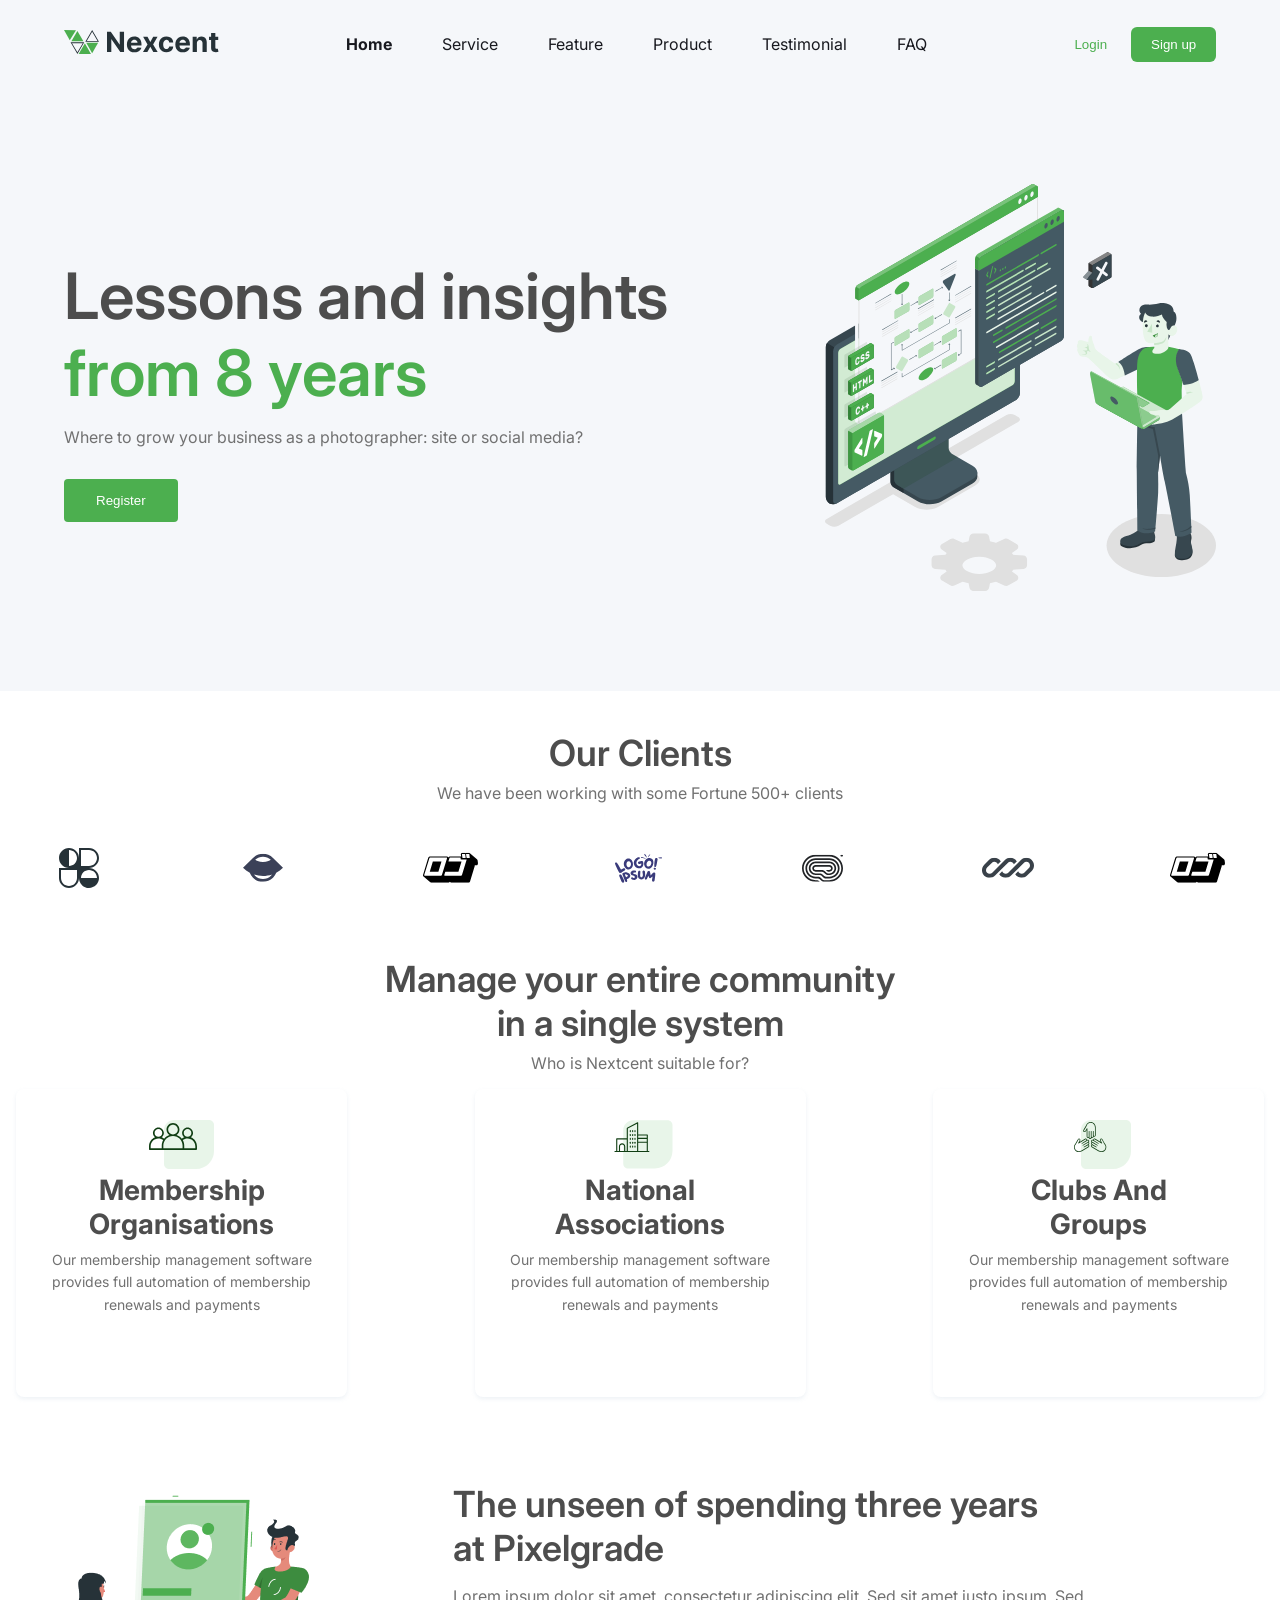
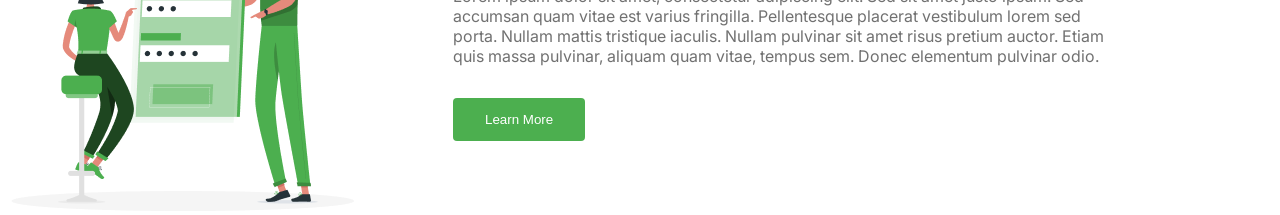
==== Nexcent/index.html @ 7bf1a3c3 "feat: adicionando o projeto no meyu" ====
<!DOCTYPE html>
<html lang="en">
<head>
    <meta charset="UTF-8">
    <meta name="Author" content="Matheus Maia Alvarez">
    <meta name="Description" content="Esse é um site que desenvolvi a partir de um template no Figma, para testar meus conhecimentos em HTML e CSS">
    <meta name="Keywords" content="HTML, CSS, web design">
    <meta property="og:title" content="Nexcent">  
    <meta property="og:description" content="Olha o projeto que desenvolvi usando HTML e CSS"  >
    <meta name="viewport" content="width=device-width, initial-scale=1.0">
    <title>Nexcent</title>
    <link rel="preconnect" href="https://fonts.googleapis.com">
    <link rel="preconnect" href="https://fonts.gstatic.com" crossorigin>
    <link href="https://fonts.googleapis.com/css2?family=Inter:ital,opsz,wght@0,14..32,100..900;1,14..32,100..900&display=swap" rel="stylesheet">
    <link rel="stylesheet" href="./src/styles/style.css">
</head>
<body>
    
    <!---------------------- HEADER ---------------------- -->

    <header>
    
        <div class="logo">
            <img src="./src/assets/images/Logo.svg" alt="Logo Nexcent" title="Logo Nexcent">
        </div>

        <nav class="nav-header">
            <ul>
                <a href="#"><li class="active">Home</li></a>
                <a href="#"><li>Service</li></a>
                <a href="#"><li>Feature</li></a>
                <a href="#"><li>Product</li></a>
                <a href="#"><li>Testimonial</li></a>
                <a href="#"><li>FAQ</li></a>
            </ul>
        </nav>

        <div class="btn-header">
            <a href="#"><button class="btn-login">Login</button></a>
            <a href="#"><button class="btn-SignUp">Sign up</button></a>
        </div>

    </header>

    <!---------------------- FIM HEADER ---------------------- -->

    <!---------------------- MAIN ---------------------- -->

    <main>

        <div class="content-lessons">
            <h1>Lessons and insights <span>from 8 years</span></h1>            
            <p>Where to grow your business as a photographer: site or social media?</p>
            <button class="btn-primary">Register</button>
        </div>

        <div>
            <img src="./src/assets/images/Illustration.svg" alt="Desenho ilustrativo de uma pessoa no computador com códigos HTML, CSS e C++" title="Desenho ilustrativo de uma pessoa no computador com códigos HTML, CSS e C++"> 
        </div>

    </main>

    <!---------------------- FIM MAIN ---------------------- -->

    <!---------------------- OUR CLIENTS ---------------------- -->

    <section class="our-client">
        <h2>Our Clients</h2>
        <p>We have been working with some Fortune 500+ clients</p>

        <div class="logo-clients">
            <img src="./src/assets/images/Logo-client.svg" alt="Logo da empresa 1" title="Logo da empresa 1" loading="lazy">
            <img src="./src/assets/images/Logo-1.svg" alt="Logo da empresa 1" title="Logo da empresa 1" loading="lazy">
            <img src="./src/assets/images/Logo-2.svg" alt="Logo da empresa 1" title="Logo da empresa 1" loading="lazy">
            <img src="./src/assets/images/Logo-3.svg" alt="Logo da empresa 2" title="Logo da empresa 2" loading="lazy">
            <img src="./src/assets/images/Logo-4.svg" alt="Logo da empresa 3" title="Logo da empresa 3" loading="lazy">
            <img src="./src/assets/images/Logo-5.svg" alt="Logo da empresa 4" title="Logo da empresa 4" loading="lazy">            
            <img src="./src/assets/images/Logo-2.svg" alt="Logo da empresa 6" title="Logo da empresa 6" loading="lazy">    
        </div>

    </section>

    <!---------------------- FIM OUR CLIENTS ---------------------- -->

    <!---------------------- MANAGE SYSTEM ---------------------- -->

    <section class="manage-system">

        <h2>Manage your entire community in a single system</h2>
        <p id="manage-system-subtitle">Who is Nextcent suitable for?</p>

        <div class="cards-container">

            <article>
                <img src="./src/assets/images/Icon01-manage.svg" alt="Ícone grupo de pessoas" title="Ícone grupo de pessoas" loading="lazy">
                <h3>Membership Organisations</h3>
                <p>Our membership management software provides full automation of membership renewals and payments</p>
            </article>

            <article>
                <img src="./src/assets/images/Icon02-manage.svg" alt="Ícone de empresas" title="Ícone de empresas" loading="lazy">
                <h3>National Associations</h3>
                <p>Our membership management software provides full automation of membership renewals and payments</p>
            </article>

            <article>
                <img src="./src/assets/images/Icon03-manage.svg" alt="Ícone mão de pessoas em grupo" title="Ícone mão de pessoa em grupo" loading="lazy">
                <h3>Clubs And Groups</h3>
                <p>Our membership management software provides full automation of membership renewals and payments</p>
            </article>

        </div>

    </section>

    <section class="Pixelgrade">
            <div class="ImagemPixel">
                <img src="./src/assets/images/rafiki.png" alt="Homem por trás do dispositivo"
                            title="Homem por trás do dispositivo"   loading="lazy">
            </div>


            <div class="pixeltext">
                <h2>The unseen of spending three years at Pixelgrade</h2>
                <p>Lorem ipsum dolor sit amet, consectetur adipiscing elit. Sed sit amet justo ipsum. 
                    Sed accumsan quam vitae est varius fringilla. Pellentesque placerat vestibulum lorem sed porta. 
                    Nullam mattis tristique iaculis. Nullam pulvinar sit amet risus pretium auctor. 
                    Etiam quis massa pulvinar, aliquam quam vitae, tempus sem. Donec elementum pulvinar odio.</p>
            <button class="btn-primary">Learn More</button>
        </div>
    </section>





        <!-- <section class="Pixelgrade">

            <div>
                <img src="./src/assets/images/rafiki.png" alt="Homem por trás do dispositivo"
                title="Homem por trás do dispositivo">
            </div>
            
            <div class="pixelgrade-content">
                <h2>The unseen of spending three years at Pixelgrade</h2>
                <p>Lorem ipsum dolor sit amet, consectetur adipiscing elit. Sed sit amet justo ipsum. 
                    Sed accumsan quam vitae est varius fringilla. Pellentesque placerat vestibulum lorem sed porta. 
                    Nullam mattis tristique iaculis. Nullam pulvinar sit amet risus pretium auctor. 
                    Etiam quis massa pulvinar, aliquam quam vitae, tempus sem. Donec elementum pulvinar odio.</p>
                <button class="btn-primary">Learn More</button>
            </div>
        </section>
    -->

    <!---------------------- FIM MANAGE SYSTEM ---------------------- -->

</body>
</html>
---- Nexcent/src/styles/style.css ----
@import url('./global.css');

/* ------------ HEADER ------------ */

header{
    display: flex;
    justify-content: space-around;
    align-items: center;
    background-color: var(--color-neutral-silver);
}

.logo{
    padding: 30px 0px;
}

.nav-header ul{
    display: flex;
    list-style: none;
    gap: 50px;
}

.nav-header ul a{
    text-decoration: none;
    color: #18191F;
}

.active{
    font-weight: bold;
}

.btn-login{
    color: var(--color-primary);
    background-color: transparent;
    padding: 10px 20px;
    cursor: pointer;
}

.btn-SignUp{
    color: var(--color-neutral-white);
    padding: 10px 20px;
    background-color: var(--color-primary);
    border-radius: 6px;
    cursor: pointer;
}

.btn-header{
    gap: 14px;
    padding: 22px 0px;
}



/* ------------ FIM HEADER ------------ */

/* ------------ MAIN ------------ */

main{
    display: flex;
    background-color: var(--color-neutral-silver);
    align-items: center;
    justify-content: center;
    gap: 104px;
    padding: 96px 0px;
}

.content-lessons{
    width: 657px;
}

h1{
    font-size: 64px;
    color: var(--color-neutral-d_grey);
    font-weight: 600;
}

.content-lessons h1 span{
    color: var(--color-primary);
}

.content-lessons p{
    margin-top: 16px;    
}


/* ------------ FIM MAIN ------------ */

/* ------------ OUR CLIENTS ------------ */

.our-client{
    text-align: center;
    margin-top: 40px;
}

.our-client p{
    margin-top: 8px;
}

.logo-clients{
    display: flex;
    justify-content: center;
    gap: 136px;
    padding: 25px 0px;    
    margin-top: 16px;
}

/* ------------ FIM OUR CLIENTS ------------ */

/* ------------ MANAGE SYSTEM ------------ */

.manage-system{    
    text-align: center;
    margin-top: 40px;    
}

.manage-system h2{
    width: 542px;
    margin: 0 auto;
}

#manage-system-subtitle{
    margin-top: 8px;
}

.cards-container{
    display: flex;
    margin-top: 16px;
    gap: 127.5px;
    justify-content: center;
}

.cards-container article{
    width: 299px;
    height: 260px;
    box-shadow: 0px 2px 4px rgba(171, 190, 209, 0.2);
    padding: 24px 16px;
    text-align: center;
    border-radius: 8px; 
    transition: 0.5s;
}

.cards-container article:hover{
    box-shadow: 0px 8px 12px rgba(171, 190, 209, 0.5);
    transform: translateY(-8px);
}

.cards-container article img{
    width: 65px;
    height: 56px;
}

.cards-container article h3{
    color: var(--color-neutral-d_grey);
    font-size: 28px;
    margin-bottom: 8px;
    width: 231px;
    text-align: center;
    margin: 0 auto;

}

.cards-container article p{
    margin-top: 8px;
    font-size: 14px;
    line-height: 1.6;
}

/* ------------ FIM MANAGE SYSTEM ------------ */

/* ------------ INICIO PIXELGRADE ------------ */


.Pixelgrade{
    justify-content: center;
    display: flex;
    margin-top: 85.2px;
    gap: 49px;
}


.ImagePixel{
    width: 422px;
    height: 433px;
    margin-left: 144px;
    
}
.pixeltext{
    margin-right: 204px;
    width: 661px;
    height: 268px;


}

    .pixeltext h2{
    color: var(--color-neutral-d_grey);
    font-size: 36;
    width: 601px;
    height: 88;
    margin-right: 204px;
}


.pixeltext p{
   margin-top: 16px;
}

.Pixelgrade button{
    margin-top: 32;

}

/* ------------ FIM PIXELGRADE ------------ */
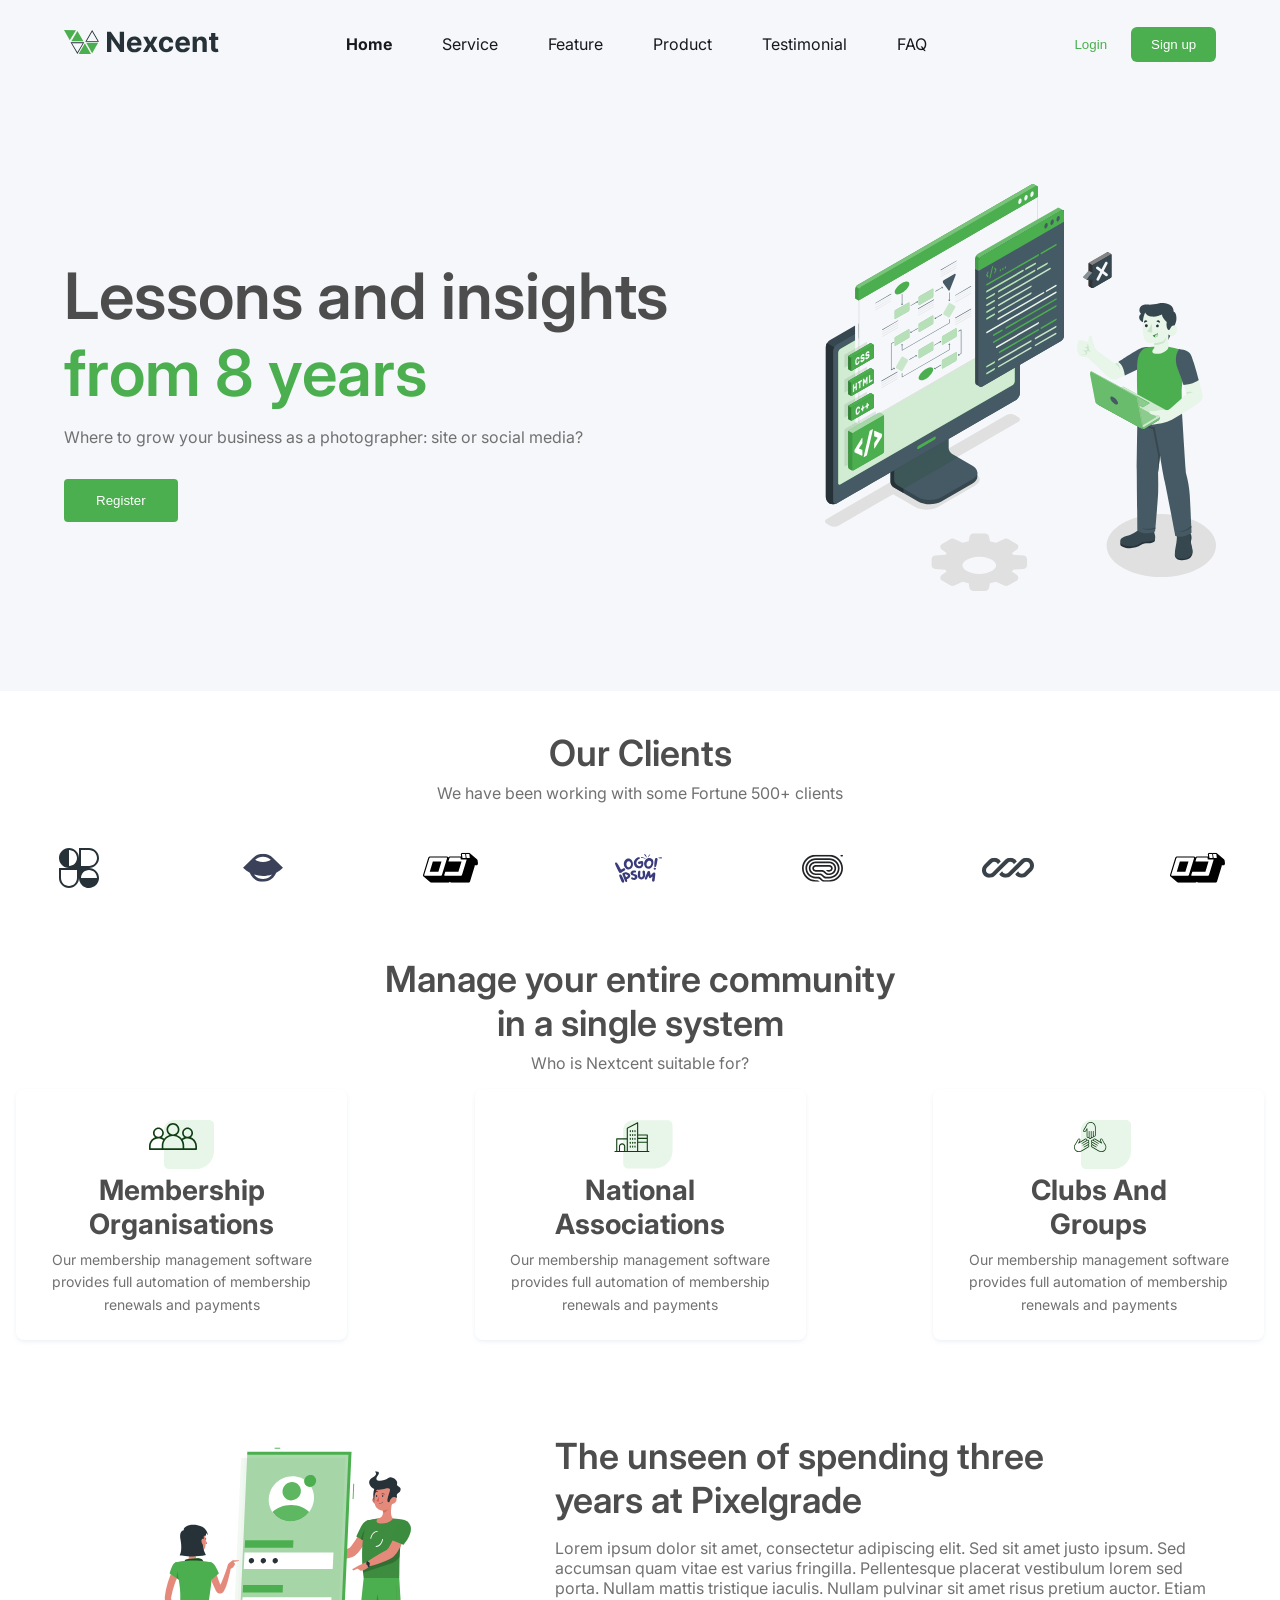
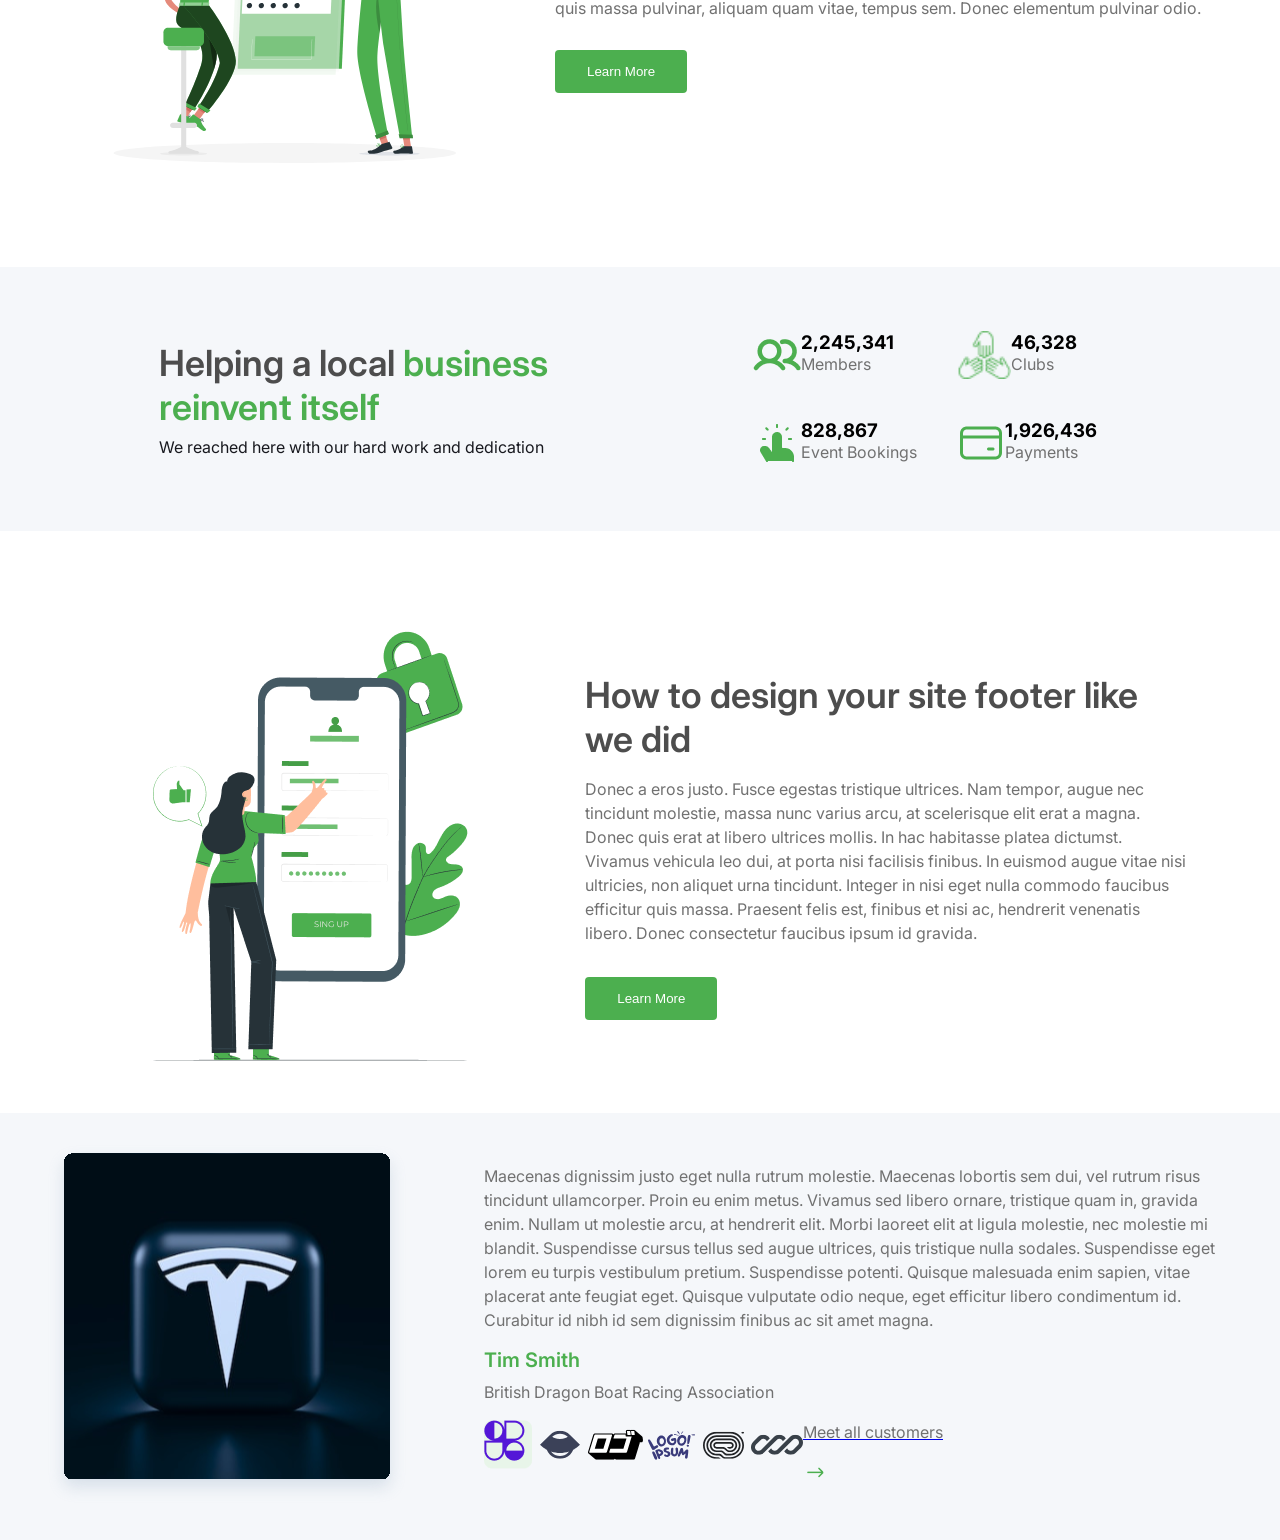
==== commit 5337fdf7: "feat: adicionando novo conteudo" ====
--- a/Nexcent/index.html
+++ b/Nexcent/index.html
@@ -1,37 +1,54 @@
 <!DOCTYPE html>
 <html lang="en">
+
 <head>
     <meta charset="UTF-8">
     <meta name="Author" content="Matheus Maia Alvarez">
-    <meta name="Description" content="Esse é um site que desenvolvi a partir de um template no Figma, para testar meus conhecimentos em HTML e CSS">
+    <meta name="Description"
+        content="Esse é um site que desenvolvi a partir de um template no Figma, para testar meus conhecimentos em HTML e CSS">
     <meta name="Keywords" content="HTML, CSS, web design">
-    <meta property="og:title" content="Nexcent">  
-    <meta property="og:description" content="Olha o projeto que desenvolvi usando HTML e CSS"  >
+    <meta property="og:title" content="Nexcent">
+    <meta property="og:description" content="Olha o projeto que desenvolvi usando HTML e CSS">
     <meta name="viewport" content="width=device-width, initial-scale=1.0">
     <title>Nexcent</title>
     <link rel="preconnect" href="https://fonts.googleapis.com">
     <link rel="preconnect" href="https://fonts.gstatic.com" crossorigin>
-    <link href="https://fonts.googleapis.com/css2?family=Inter:ital,opsz,wght@0,14..32,100..900;1,14..32,100..900&display=swap" rel="stylesheet">
+    <link
+        href="https://fonts.googleapis.com/css2?family=Inter:ital,opsz,wght@0,14..32,100..900;1,14..32,100..900&display=swap"
+        rel="stylesheet">
     <link rel="stylesheet" href="./src/styles/style.css">
 </head>
+
 <body>
-    
+
     <!---------------------- HEADER ---------------------- -->
 
     <header>
-    
+
         <div class="logo">
             <img src="./src/assets/images/Logo.svg" alt="Logo Nexcent" title="Logo Nexcent">
         </div>
 
         <nav class="nav-header">
             <ul>
-                <a href="#"><li class="active">Home</li></a>
-                <a href="#"><li>Service</li></a>
-                <a href="#"><li>Feature</li></a>
-                <a href="#"><li>Product</li></a>
-                <a href="#"><li>Testimonial</li></a>
-                <a href="#"><li>FAQ</li></a>
+                <a href="#">
+                    <li class="active">Home</li>
+                </a>
+                <a href="#">
+                    <li>Service</li>
+                </a>
+                <a href="#">
+                    <li>Feature</li>
+                </a>
+                <a href="#">
+                    <li>Product</li>
+                </a>
+                <a href="#">
+                    <li>Testimonial</li>
+                </a>
+                <a href="#">
+                    <li>FAQ</li>
+                </a>
             </ul>
         </nav>
 
@@ -49,13 +66,15 @@
     <main>
 
         <div class="content-lessons">
-            <h1>Lessons and insights <span>from 8 years</span></h1>            
+            <h1>Lessons and insights <span>from 8 years</span></h1>
             <p>Where to grow your business as a photographer: site or social media?</p>
             <button class="btn-primary">Register</button>
         </div>
 
         <div>
-            <img src="./src/assets/images/Illustration.svg" alt="Desenho ilustrativo de uma pessoa no computador com códigos HTML, CSS e C++" title="Desenho ilustrativo de uma pessoa no computador com códigos HTML, CSS e C++"> 
+            <img src="./src/assets/images/Illustration.svg"
+                alt="Desenho ilustrativo de uma pessoa no computador com códigos HTML, CSS e C++"
+                title="Desenho ilustrativo de uma pessoa no computador com códigos HTML, CSS e C++">
         </div>
 
     </main>
@@ -69,13 +88,14 @@
         <p>We have been working with some Fortune 500+ clients</p>
 
         <div class="logo-clients">
-            <img src="./src/assets/images/Logo-client.svg" alt="Logo da empresa 1" title="Logo da empresa 1" loading="lazy">
+            <img src="./src/assets/images/Logo-client.svg" alt="Logo da empresa 1" title="Logo da empresa 1"
+                loading="lazy">
             <img src="./src/assets/images/Logo-1.svg" alt="Logo da empresa 1" title="Logo da empresa 1" loading="lazy">
             <img src="./src/assets/images/Logo-2.svg" alt="Logo da empresa 1" title="Logo da empresa 1" loading="lazy">
             <img src="./src/assets/images/Logo-3.svg" alt="Logo da empresa 2" title="Logo da empresa 2" loading="lazy">
             <img src="./src/assets/images/Logo-4.svg" alt="Logo da empresa 3" title="Logo da empresa 3" loading="lazy">
-            <img src="./src/assets/images/Logo-5.svg" alt="Logo da empresa 4" title="Logo da empresa 4" loading="lazy">            
-            <img src="./src/assets/images/Logo-2.svg" alt="Logo da empresa 6" title="Logo da empresa 6" loading="lazy">    
+            <img src="./src/assets/images/Logo-5.svg" alt="Logo da empresa 4" title="Logo da empresa 4" loading="lazy">
+            <img src="./src/assets/images/Logo-2.svg" alt="Logo da empresa 6" title="Logo da empresa 6" loading="lazy">
         </div>
 
     </section>
@@ -92,19 +112,22 @@
         <div class="cards-container">
 
             <article>
-                <img src="./src/assets/images/Icon01-manage.svg" alt="Ícone grupo de pessoas" title="Ícone grupo de pessoas" loading="lazy">
+                <img src="./src/assets/images/Icon01-manage.svg" alt="Ícone grupo de pessoas"
+                    title="Ícone grupo de pessoas" loading="lazy">
                 <h3>Membership Organisations</h3>
                 <p>Our membership management software provides full automation of membership renewals and payments</p>
             </article>
 
             <article>
-                <img src="./src/assets/images/Icon02-manage.svg" alt="Ícone de empresas" title="Ícone de empresas" loading="lazy">
+                <img src="./src/assets/images/Icon02-manage.svg" alt="Ícone de empresas" title="Ícone de empresas"
+                    loading="lazy">
                 <h3>National Associations</h3>
                 <p>Our membership management software provides full automation of membership renewals and payments</p>
             </article>
 
             <article>
-                <img src="./src/assets/images/Icon03-manage.svg" alt="Ícone mão de pessoas em grupo" title="Ícone mão de pessoa em grupo" loading="lazy">
+                <img src="./src/assets/images/Icon03-manage.svg" alt="Ícone mão de pessoas em grupo"
+                    title="Ícone mão de pessoa em grupo" loading="lazy">
                 <h3>Clubs And Groups</h3>
                 <p>Our membership management software provides full automation of membership renewals and payments</p>
             </article>
@@ -113,46 +136,169 @@
 
     </section>
 
-    <section class="Pixelgrade">
-            <div class="ImagemPixel">
-                <img src="./src/assets/images/rafiki.png" alt="Homem por trás do dispositivo"
-                            title="Homem por trás do dispositivo"   loading="lazy">
-            </div>
-
-
-            <div class="pixeltext">
-                <h2>The unseen of spending three years at Pixelgrade</h2>
-                <p>Lorem ipsum dolor sit amet, consectetur adipiscing elit. Sed sit amet justo ipsum. 
-                    Sed accumsan quam vitae est varius fringilla. Pellentesque placerat vestibulum lorem sed porta. 
-                    Nullam mattis tristique iaculis. Nullam pulvinar sit amet risus pretium auctor. 
-                    Etiam quis massa pulvinar, aliquam quam vitae, tempus sem. Donec elementum pulvinar odio.</p>
+    <!---------------------- FIM MANAGE SYSTEM ---------------------- -->
+
+
+    <!---------------------- PIXELGRADE ---------------------- -->
+
+    <!-- <section class="pixelgrade">
+        <img src="./src/assets/images/rafiki.svg" 
+          alt="Desenho ilustrativo de uma pessoa segurando um celular enquanto a outra pessoa mexe" 
+          title="Desenho ilustrativo de uma pessoa segurando um celular enquanto a outra pessoa coloca sua senha" 
+          loading="lazy">
+    
+        <div class="pixelgrade-content">
+          <h2>The unseen of spending three years at Pixelgrade</h2>
+          <p>Lorem ipsum dolor sit amet, consectetur adipiscing elit. Sed sit amet justo ipsum. Sed
+            accumsan quam vitae est varius fringilla. Pellentesque placerat vestibulum lorem sed
+            porta. Nullam mattis tristique iaculis. Nullam pulvinar sit amet risus pretium auctor. Etiam
+            quis massa pulvinar, aliquam quam vitae, tempus sem. Donec elementum pulvinar odio.</p>
+          <button class="btn-primary">Learn More</button>
+        </div>
+      </section> -->
+
+
+    <section class="pixelgrade">
+
+        <div>
+            <img src="./src/assets/images/rafiki.svg"
+                alt="Desenho ilustrativo de uma pessoa segurando um celular enquanto a outra pessoa mexe"
+                title="Desenho ilustrativo de uma pessoa segurando um celular enquanto a outra pessoa coloca sua senha"
+                loading="lazy">
+        </div>
+
+        <div class="pixelgrade-content">
+            <h2>The unseen of spending three years at Pixelgrade</h2>
+            <p>Lorem ipsum dolor sit amet, consectetur adipiscing elit. Sed sit amet justo ipsum. Sed accumsan quam
+                vitae est varius fringilla. Pellentesque placerat vestibulum lorem sed porta. Nullam mattis tristique
+                iaculis. Nullam pulvinar sit amet risus pretium auctor. Etiam quis massa pulvinar, aliquam quam vitae,
+                tempus sem. Donec elementum pulvinar odio.</p>
             <button class="btn-primary">Learn More</button>
         </div>
-    </section>
-
-
-
-
-
-        <!-- <section class="Pixelgrade">
-
+
+    </section>
+
+    <!---------------------- FIM PIXELGRADE ---------------------- -->
+
+    <!---------------------- HELPING LOCAL ---------------------- -->
+
+    <section class="helping-local">
+
+        <div class="helping-content">
+            <h2>Helping a local <span>business reinvent itself</span></h2>
+            <p>We reached here with our hard work and dedication</p>
+        </div>
+
+        <div class="helping-statistic">
+            <!-- ---------- Item 1 ---------- -->
+            <div class="helping-itens">
+                <img src="./src/assets/images/helping-itens-members.png" alt="Ícone de duas pessoas" title="Ícone de duas pessoas" loading="lazy">
+                <div class="information-itens">
+                    <h3>2,245,341</h3>
+                    <p>Members</p>
+                </div>
+            </div>
+            <!-- ---------- Fim Item 1 ---------- -->
+
+            <!-- ---------- Item 2 ---------- -->
+            <div class="helping-itens">
+                <img src="./src/assets/images/helping-itens-clubs.png" alt="Ícone de duas pessoas" title="Ícone de duas pessoas" loading="lazy">
+                <div class="information-itens">
+                    <h3>46,328</h3>
+                    <p>Clubs</p>
+                </div>
+            </div>
+            <!-- ---------- Fim Item 2 ---------- -->
+
+            <!-- ---------- Item 3 ---------- -->
+            <div class="helping-itens">
+                <img src="./src/assets/images/helping-itens-event.png" alt="Ícone de duas pessoas" title="Ícone de duas pessoas" loading="lazy">
+                <div class="information-itens">
+                    <h3>828,867</h3>
+                    <p>Event Bookings</p>
+                </div>
+            </div>
+            <!-- ---------- Fim Item 3 ---------- -->
+
+            <!-- ---------- Item 4 ---------- -->
+            <div class="helping-itens">
+                <img src="./src/assets/images/helping-itens-payments.png" alt="Ícone de duas pessoas" title="Ícone de duas pessoas" loading="lazy">
+                <div class="information-itens">
+                    <h3>1,926,436</h3>
+                    <p>Payments</p>
+                </div>
+            </div>
+            <!-- ---------- Fim Item 4 ---------- -->
+        </div>
+
+    </section>
+
+    <!---------------------- FIM HELPING LOCAL ---------------------- -->
+
+    <!---------------------- WE DID ---------------------- -->
+    <section class="we-Did">
+
+        <div>
+            <img src="./src/assets/images/imgdelogin.png" alt="imagem de mulher acessando o login"
+                title="imagem de mulher acessando o login" loading="lazy">
+        </div>
+
+        <div class="we-Did-content">
+            <h2>How to design your site footer like we did</h2>
+            <p>Donec a eros justo. Fusce egestas tristique ultrices. 
+                Nam tempor, augue nec tincidunt molestie, massa nunc varius arcu, at scelerisque elit erat a magna. 
+                Donec quis erat at libero ultrices mollis. In hac habitasse platea dictumst. Vivamus vehicula leo dui, at porta nisi facilisis finibus. In euismod augue vitae nisi ultricies, non aliquet urna tincidunt. 
+                Integer in nisi eget nulla commodo faucibus efficitur quis massa. Praesent felis est, finibus et nisi ac, hendrerit venenatis libero. 
+                Donec consectetur faucibus ipsum id gravida.</p>
+            <button class="btn-primary">Learn More</button>
+        </div>
+
+    </section>
+    <!---------------------- FIM WE DID ---------------------- -->
+    
+    <!---------------------- customer ---------------------- -->
+        <section class="customer">
             <div>
-                <img src="./src/assets/images/rafiki.png" alt="Homem por trás do dispositivo"
-                title="Homem por trás do dispositivo">
-            </div>
-            
-            <div class="pixelgrade-content">
-                <h2>The unseen of spending three years at Pixelgrade</h2>
-                <p>Lorem ipsum dolor sit amet, consectetur adipiscing elit. Sed sit amet justo ipsum. 
-                    Sed accumsan quam vitae est varius fringilla. Pellentesque placerat vestibulum lorem sed porta. 
-                    Nullam mattis tristique iaculis. Nullam pulvinar sit amet risus pretium auctor. 
-                    Etiam quis massa pulvinar, aliquam quam vitae, tempus sem. Donec elementum pulvinar odio.</p>
-                <button class="btn-primary">Learn More</button>
-            </div>
+                <img src="./src/assets/images/tesla.svg" alt="simbolo da tesla"
+                title="simbolo da tesla" loading="lazy">
+            </div>
+
+            <div class="customer-content">
+                <p>Maecenas dignissim justo eget nulla rutrum molestie. Maecenas lobortis sem dui, vel rutrum risus tincidunt ullamcorper. Proin eu enim metus. Vivamus sed libero ornare, tristique quam in, gravida enim. Nullam ut molestie arcu, at hendrerit elit. Morbi laoreet elit at ligula molestie, nec molestie mi blandit. Suspendisse cursus tellus sed augue ultrices, quis tristique nulla sodales. Suspendisse eget lorem eu turpis vestibulum pretium. Suspendisse potenti. Quisque malesuada enim sapien, vitae placerat ante feugiat eget. Quisque vulputate odio neque, eget efficitur libero condimentum id. Curabitur id nibh id sem dignissim finibus ac sit amet magna.</p>
+                <h2>Tim Smith</h2>
+                <p>British Dragon Boat Racing Association</p>
+
+
+                <div class="customer-container">
+                        <div class="customer-itens">
+                            <img src="./src/assets/images/Logo.png" alt="Logo empresa 01" title="Logo empresa 01" loading="lazy">
+                            <img src="./src/assets/images/Logo-1.svg" alt="Logo empresa 01" title="Logo empresa 02" loading="lazy">
+                            <img src="./src/assets/images/Logo-2.svg" alt="Logo empresa 01" title="Logo empresa 03" loading="lazy">
+                            <img src="./src/assets/images/Logo-3.svg" alt="Logo empresa 01" title="Logo empresa 04" loading="lazy">
+                            <img src="./src/assets/images/Logo-4.svg" alt="Logo empresa 01" title="Logo empresa 05" loading="lazy">
+                            <img src="./src/assets/images/Logo-5.svg" alt="Logo empresa 01" title="Logo empresa 06" loading="lazy">
+                        </div>
+
+
+                        <div class="customer-navegation"> 
+                            <a href="#">
+                            <p> Meet all customers</p>
+                        <img src="./src/assets/images/Right.png" alt="setinha pra lá ->">
+                    </a>
+                    </div>
+                </div>
+            </div>
+
+
         </section>
-    -->
-
-    <!---------------------- FIM MANAGE SYSTEM ---------------------- -->
+
+    <!---------------------- FIM customer ---------------------- -->
+
+
+
+
+
 
 </body>
+
 </html>
--- a/Nexcent/src/styles/style.css
+++ b/Nexcent/src/styles/style.css
@@ -129,8 +129,7 @@
 }
 
 .cards-container article{
-    width: 299px;
-    height: 260px;
+    width: 299px; 
     box-shadow: 0px 2px 4px rgba(171, 190, 209, 0.2);
     padding: 24px 16px;
     text-align: center;
@@ -166,47 +165,131 @@
 
 /* ------------ FIM MANAGE SYSTEM ------------ */
 
-/* ------------ INICIO PIXELGRADE ------------ */
-
-
-.Pixelgrade{
-    justify-content: center;
-    display: flex;
-    margin-top: 85.2px;
+/* ------------ Pixelgrade ------------ */
+
+
+.pixelgrade{
+    display: flex;
+    justify-content: center;
     gap: 49px;
-}
-
-
-.ImagePixel{
-    width: 422px;
-    height: 433px;
-    margin-left: 144px;
-    
-}
-.pixeltext{
-    margin-right: 204px;
+    padding: 52px;
+    margin-top: 42px;
+}
+
+.pixelgrade-content{
     width: 661px;
-    height: 268px;
-
-
-}
-
-    .pixeltext h2{
-    color: var(--color-neutral-d_grey);
-    font-size: 36;
+}
+
+.pixelgrade-content h2{
+    width: 526px;
+}
+
+.pixelgrade-content p{
+    margin-top: 16px;
+
+}
+
+/* ------------ FIM Pixelgrade ------------ */
+
+
+/* ------------ Helping Local ------------ */
+
+.helping-local{
+    display: flex;
+    justify-content: center;
+    margin: 48px 0px;
+    background-color: var(--color-neutral-silver);
+    align-items: center;
+    gap: 204px;
+    padding: 64px 0;
+}
+
+.helping-content h2{
+    width: 390px;
+}
+
+.helping-content h2 span{
+    color: var(--color-primary);
+}
+
+.helping-content p{
+    margin-top: 8px;
+    color: #18191F;
+}
+
+.helping-statistic{
+    display: grid;
+    grid-template-columns: repeat(2, 1fr);
+    gap: 40px;    
+}
+
+.helping-itens{
+    display: flex;
+    text-align: start;
+}
+
+/* ------------ FIM Helping Local ------------ */
+
+/* ------------ We Did ------------ */
+
+.we-Did{
+    display: flex;
+    justify-content: center;
+    align-items: center;
+    gap: 49.47px;
+    padding: 48px 0px; 
+}
+
+/* .we-Did-content{
+    width: 661px;
+} */
+
+
+.we-Did-content h2{
     width: 601px;
-    height: 88;
-    margin-right: 204px;
-}
-
-
-.pixeltext p{
-   margin-top: 16px;
-}
-
-.Pixelgrade button{
-    margin-top: 32;
-
-}
-
-/* ------------ FIM PIXELGRADE ------------ */+}
+
+.we-Did-content p{
+    width: 601px;
+    margin-top: 16px;
+    line-height: 1.5;
+
+}
+/* ------------ FIM We Did ------------ */
+
+
+/* ------------ customer ------------ */
+
+.customer{
+    display: flex;
+    justify-content: center;
+    align-items: center;
+    padding: 32px 0px;
+    gap: 78px;
+    background-color: var(--color-neutral-silver);
+}
+
+.customer-content{
+    width: 748px;
+}
+
+.customer-content p{
+    line-height: 1.5;
+    margin-bottom: 16px;
+}
+
+.customer-content h2{
+    color: var(--color-primary);
+    font-size: 20px;
+    margin-bottom: 8px;
+}
+
+.customer-container{
+    display: flex;
+}
+
+.customer-itens{
+    gap: 41px;
+}
+
+/* ------------ FIM customer ------------ */
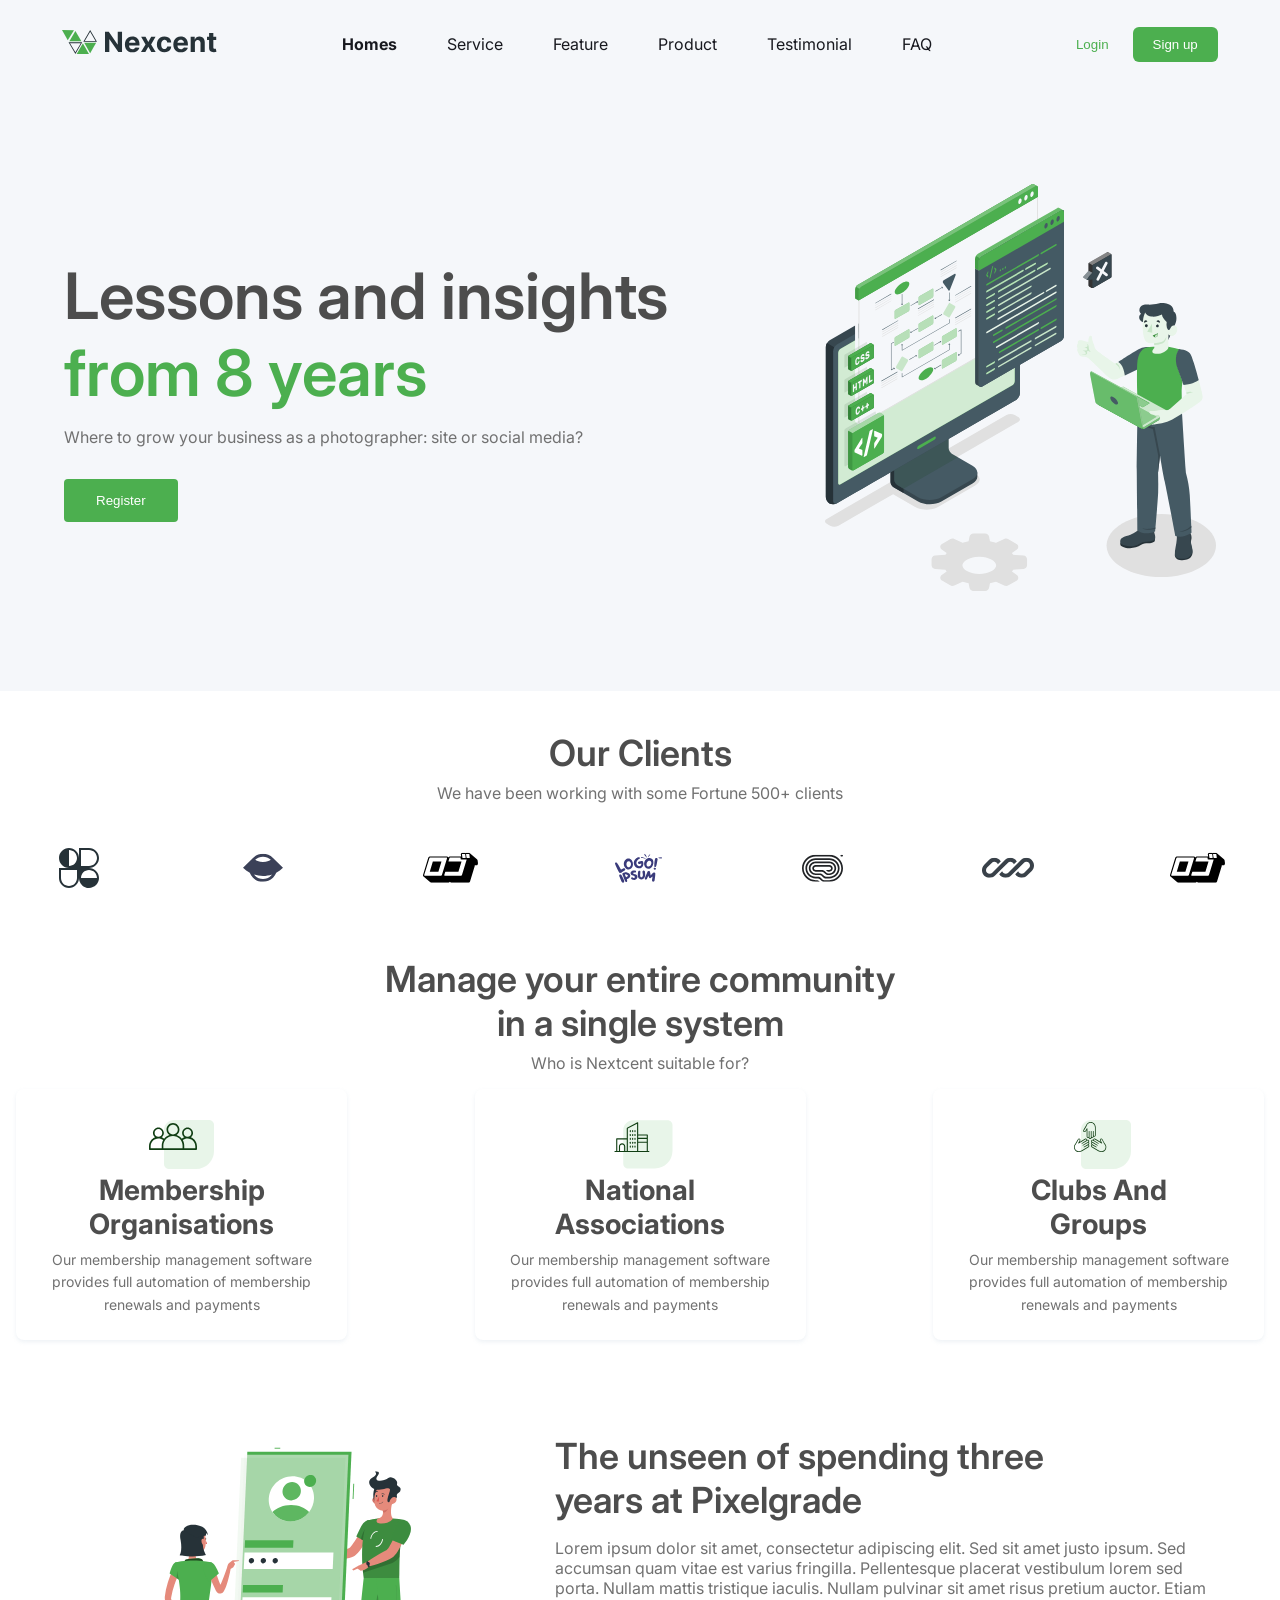
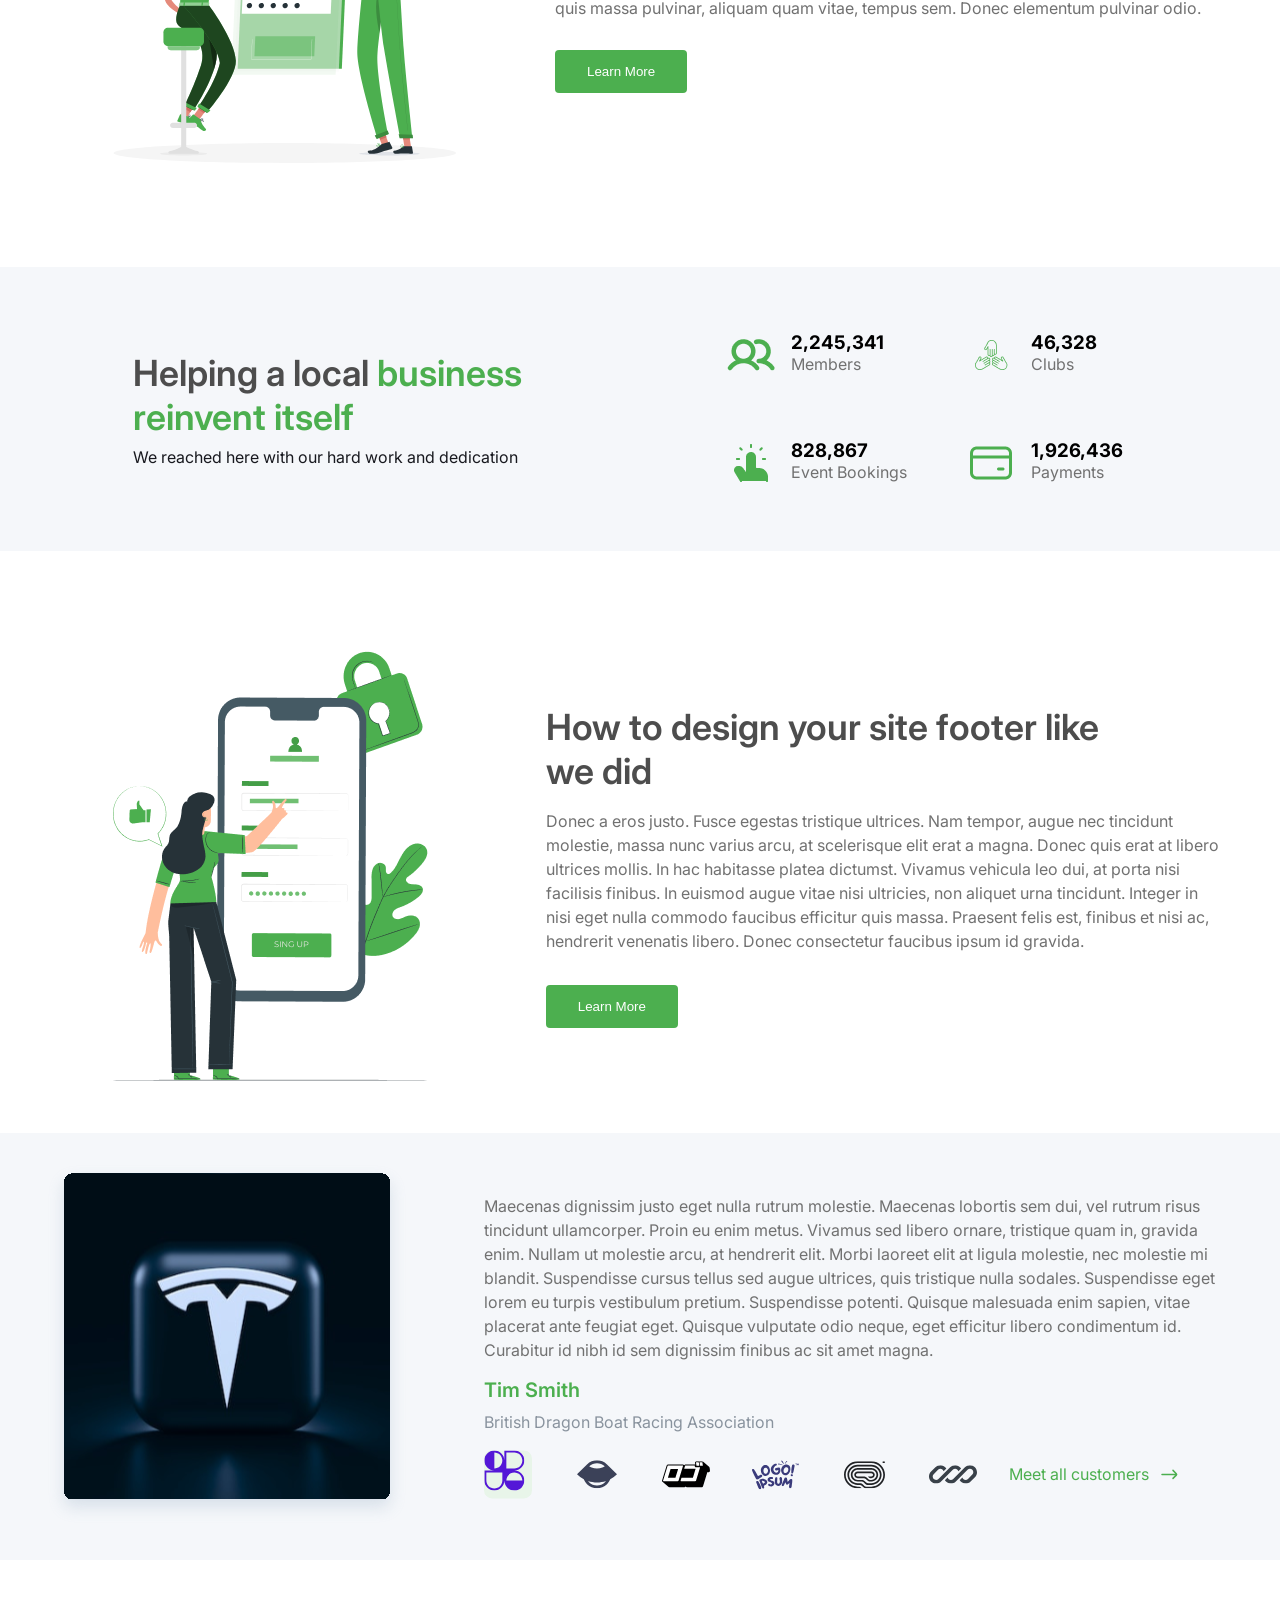
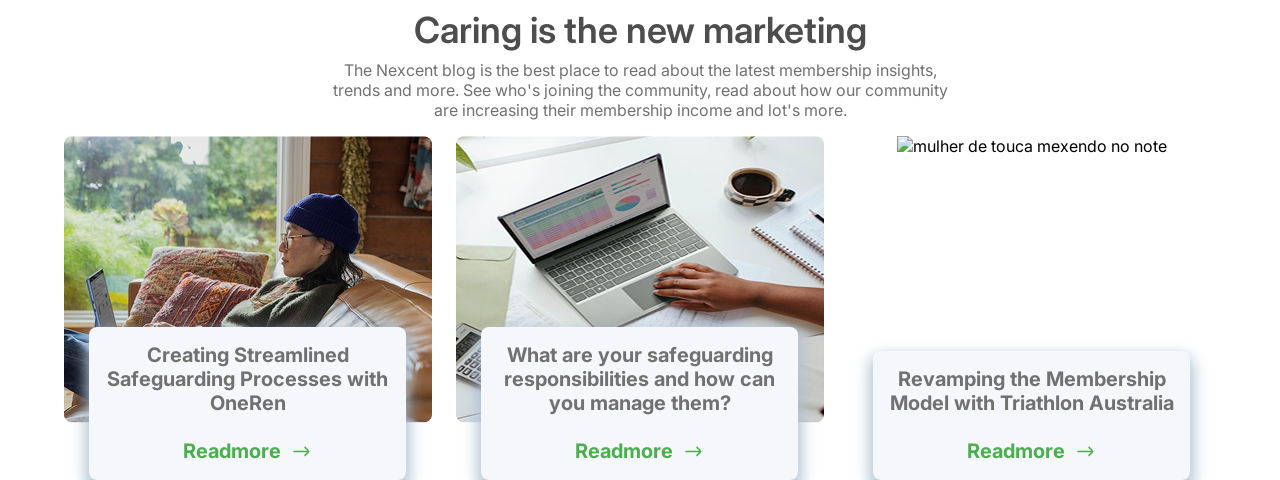
==== commit b6311c58: "feat: remoldando as pastas gerais" ====
--- a/Nexcent/index.html
+++ b/Nexcent/index.html
@@ -32,7 +32,7 @@
         <nav class="nav-header">
             <ul>
                 <a href="#">
-                    <li class="active">Home</li>
+                    <li class="active">Homes</li>
                 </a>
                 <a href="#">
                     <li>Service</li>
@@ -192,7 +192,8 @@
         <div class="helping-statistic">
             <!-- ---------- Item 1 ---------- -->
             <div class="helping-itens">
-                <img src="./src/assets/images/helping-itens-members.png" alt="Ícone de duas pessoas" title="Ícone de duas pessoas" loading="lazy">
+                <img src="./src/assets/images/helping-itens-members.png" alt="Ícone de duas pessoas"
+                    title="Ícone de duas pessoas" loading="lazy">
                 <div class="information-itens">
                     <h3>2,245,341</h3>
                     <p>Members</p>
@@ -202,7 +203,8 @@
 
             <!-- ---------- Item 2 ---------- -->
             <div class="helping-itens">
-                <img src="./src/assets/images/helping-itens-clubs.png" alt="Ícone de duas pessoas" title="Ícone de duas pessoas" loading="lazy">
+                <img src="./src/assets/images/helping-itens-clubs.png" alt="Ícone de duas pessoas"
+                    title="Ícone de duas pessoas" loading="lazy">
                 <div class="information-itens">
                     <h3>46,328</h3>
                     <p>Clubs</p>
@@ -212,7 +214,8 @@
 
             <!-- ---------- Item 3 ---------- -->
             <div class="helping-itens">
-                <img src="./src/assets/images/helping-itens-event.png" alt="Ícone de duas pessoas" title="Ícone de duas pessoas" loading="lazy">
+                <img src="./src/assets/images/helping-itens-event.png" alt="Ícone de duas pessoas"
+                    title="Ícone de duas pessoas" loading="lazy">
                 <div class="information-itens">
                     <h3>828,867</h3>
                     <p>Event Bookings</p>
@@ -222,7 +225,8 @@
 
             <!-- ---------- Item 4 ---------- -->
             <div class="helping-itens">
-                <img src="./src/assets/images/helping-itens-payments.png" alt="Ícone de duas pessoas" title="Ícone de duas pessoas" loading="lazy">
+                <img src="./src/assets/images/helping-itens-payments.png" alt="Ícone de duas pessoas"
+                    title="Ícone de duas pessoas" loading="lazy">
                 <div class="information-itens">
                     <h3>1,926,436</h3>
                     <p>Payments</p>
@@ -235,68 +239,139 @@
 
     <!---------------------- FIM HELPING LOCAL ---------------------- -->
 
-    <!---------------------- WE DID ---------------------- -->
-    <section class="we-Did">
-
+    <!---------------------- HOW DESIGN ---------------------- -->
+    <section class="how-design">
         <div>
-            <img src="./src/assets/images/imgdelogin.png" alt="imagem de mulher acessando o login"
-                title="imagem de mulher acessando o login" loading="lazy">
-        </div>
-
-        <div class="we-Did-content">
+            <img src="./src/assets/images/pana.png" alt="mulher mexendo no celular/ilustração"
+                title="mulher mexendo no celular/ilustração" loading="lazy">
+        </div>
+
+        <div class="content-how-design">
             <h2>How to design your site footer like we did</h2>
-            <p>Donec a eros justo. Fusce egestas tristique ultrices. 
-                Nam tempor, augue nec tincidunt molestie, massa nunc varius arcu, at scelerisque elit erat a magna. 
-                Donec quis erat at libero ultrices mollis. In hac habitasse platea dictumst. Vivamus vehicula leo dui, at porta nisi facilisis finibus. In euismod augue vitae nisi ultricies, non aliquet urna tincidunt. 
-                Integer in nisi eget nulla commodo faucibus efficitur quis massa. Praesent felis est, finibus et nisi ac, hendrerit venenatis libero. 
-                Donec consectetur faucibus ipsum id gravida.</p>
+            <p>Donec a eros justo. Fusce egestas tristique ultrices. Nam tempor, augue nec tincidunt molestie, massa
+                nunc varius arcu, at scelerisque elit erat a magna. Donec quis erat at libero ultrices mollis. In hac
+                habitasse platea dictumst. Vivamus vehicula leo dui, at porta nisi facilisis finibus. In euismod augue
+                vitae nisi ultricies, non aliquet urna tincidunt. Integer in nisi eget nulla commodo faucibus efficitur
+                quis massa. Praesent felis est, finibus et nisi ac, hendrerit venenatis libero. Donec consectetur
+                faucibus ipsum id gravida.</p>
             <button class="btn-primary">Learn More</button>
         </div>
-
-    </section>
-    <!---------------------- FIM WE DID ---------------------- -->
-    
-    <!---------------------- customer ---------------------- -->
-        <section class="customer">
-            <div>
-                <img src="./src/assets/images/tesla.svg" alt="simbolo da tesla"
-                title="simbolo da tesla" loading="lazy">
-            </div>
-
-            <div class="customer-content">
-                <p>Maecenas dignissim justo eget nulla rutrum molestie. Maecenas lobortis sem dui, vel rutrum risus tincidunt ullamcorper. Proin eu enim metus. Vivamus sed libero ornare, tristique quam in, gravida enim. Nullam ut molestie arcu, at hendrerit elit. Morbi laoreet elit at ligula molestie, nec molestie mi blandit. Suspendisse cursus tellus sed augue ultrices, quis tristique nulla sodales. Suspendisse eget lorem eu turpis vestibulum pretium. Suspendisse potenti. Quisque malesuada enim sapien, vitae placerat ante feugiat eget. Quisque vulputate odio neque, eget efficitur libero condimentum id. Curabitur id nibh id sem dignissim finibus ac sit amet magna.</p>
-                <h2>Tim Smith</h2>
-                <p>British Dragon Boat Racing Association</p>
-
-
-                <div class="customer-container">
-                        <div class="customer-itens">
-                            <img src="./src/assets/images/Logo.png" alt="Logo empresa 01" title="Logo empresa 01" loading="lazy">
-                            <img src="./src/assets/images/Logo-1.svg" alt="Logo empresa 01" title="Logo empresa 02" loading="lazy">
-                            <img src="./src/assets/images/Logo-2.svg" alt="Logo empresa 01" title="Logo empresa 03" loading="lazy">
-                            <img src="./src/assets/images/Logo-3.svg" alt="Logo empresa 01" title="Logo empresa 04" loading="lazy">
-                            <img src="./src/assets/images/Logo-4.svg" alt="Logo empresa 01" title="Logo empresa 05" loading="lazy">
-                            <img src="./src/assets/images/Logo-5.svg" alt="Logo empresa 01" title="Logo empresa 06" loading="lazy">
+    </section>
+
+    <!---------------------- FIM HOW DESIGN  ---------------------- -->
+
+    <!---------------------- CUSTOMER  ---------------------- -->
+
+    <section class="customer">
+        <div>
+            <img src="./src/assets/images/tesla.svg" alt="Logo Tesla" title="Logo Tesla" loading="lazy">
+        </div>
+
+        <div class="customer-content">
+            <p>Maecenas dignissim justo eget nulla rutrum molestie. Maecenas lobortis sem dui, vel rutrum risus
+                tincidunt ullamcorper. Proin eu enim metus. Vivamus sed libero ornare, tristique quam in, gravida enim.
+                Nullam ut molestie arcu, at hendrerit elit. Morbi laoreet elit at ligula molestie, nec molestie mi
+                blandit. Suspendisse cursus tellus sed augue ultrices, quis tristique nulla sodales. Suspendisse eget
+                lorem eu turpis vestibulum pretium. Suspendisse potenti. Quisque malesuada enim sapien, vitae placerat
+                ante feugiat eget. Quisque vulputate odio neque, eget efficitur libero condimentum id. Curabitur id nibh
+                id sem dignissim finibus ac sit amet magna.</p>
+            <h2>Tim Smith</h2>
+            <p>British Dragon Boat Racing Association</p>
+
+            <div class="customer-container">
+                <div class="customer-itens">
+                    <img src="./src/assets/images/logo-roxo.svg" alt="Logo empresa 1" title="Logo empresa 1"
+                        loading="lazy">
+                    <img src="./src/assets/images/Logo-1.svg" alt="Logo empresa 1" title="Logo empresa 1"
+                        loading="lazy">
+                    <img src="./src/assets/images/Logo-2.svg" alt="Logo empresa 1" title="Logo empresa 1"
+                        loading="lazy">
+                    <img src="./src/assets/images/Logo-3.svg" alt="Logo empresa 1" title="Logo empresa 1"
+                        loading="lazy">
+                    <img src="./src/assets/images/Logo-4.svg" alt="Logo empresa 1" title="Logo empresa 1"
+                        loading="lazy">
+                    <img src="./src/assets/images/Logo-5.svg" alt="Logo empresa 1" title="Logo empresa 1"
+                        loading="lazy">
+                </div>
+
+                <div class="customer-navigation">
+                    <a href="#">
+                        <p>Meet all customers</p>
+                        <img src="./src/assets/images/arrow.svg" alt="Setinha para direita" title="Setinha para direita"
+                            loading="lazy">
+                    </a>
+                </div>
+            </div>
+
+        </div>
+    </section>
+
+    <!---------------------- FIM CUSTOMER  ---------------------- -->
+
+    <!---------------------- CARING MARKETING  ---------------------- -->
+
+    <section class="caring-marketing">
+                
+        
+            <h2>Caring is the new marketing</h2>
+            <p class="caring-marketing-p">The Nexcent blog is the best place to read about the latest membership insights, trends and more. See
+                who's joining the community, read about how our community are increasing their membership income and
+                lot's more.​</p>
+        
+                    
+                <div class="caring-marketing-container">
+                        
+                    <article class="caring-cards">
+                        <img src="./src/assets/images/mulherMarketing.png" alt="mulher de touca mexendo no note" title="mulher de touca mexendo no note" loading="lazy">
+                        <div class="caring-cards-content">
+                            <h3>Creating Streamlined Safeguarding Processes with OneRen</h3>                    
+                            <a href="#">
+                                <p>Readmore</p>
+                                <img src="./src/assets/images/arrow.svg" alt="setinha pra direita" title="setinha pra direita" loading="lazy">
+                            </a>
+                        
                         </div>
-
-
-                        <div class="customer-navegation"> 
+                        
+
+                    </article>
+
+
+
+                    <article class="caring-cards">
+                        <img src="./src/assets/images/teclado&caféMarketing.png" alt="imagem café e notebook" title="imagem café e notebook" loading="lazy">
+                        <div class="caring-cards-content">
+                            <h3>What are your safeguarding responsibilities and how can you manage them?</h3>                    
                             <a href="#">
-                            <p> Meet all customers</p>
-                        <img src="./src/assets/images/Right.png" alt="setinha pra lá ->">
-                    </a>
-                    </div>
-                </div>
-            </div>
-
-
-        </section>
-
-    <!---------------------- FIM customer ---------------------- -->
-
-
-
-
+                                <p>Readmore</p>
+                                <img src="./src/assets/images/arrow.svg" alt="setinha pra direita" title="setinha pra direita" loading="lazy">
+                            </a>
+                        
+                        </div>
+                        
+
+                    </article>
+
+
+
+                    <article class="caring-cards">
+                        <img src="./src/assets/images/mulher2Marketing.png" alt="mulher de touca mexendo no note" title="mulher de touca mexendo no note" loading="lazy">
+                        <div class="caring-cards-content">
+                            <h3>Revamping the Membership Model with Triathlon Australia</h3>                    
+                            <a href="#">
+                                <p>Readmore</p>
+                                <img src="./src/assets/images/arrow.svg" alt="setinha pra direita" title="setinha pra direita" loading="lazy">
+                            </a>
+                        
+                        </div>
+                        
+
+                    </article>
+
+                </div>
+        
+
+    </section>
+    <!---------------------- FIM  CARING MARKETING  ---------------------- -->
 
 
 </body>
--- a/Nexcent/src/styles/style.css
+++ b/Nexcent/src/styles/style.css
@@ -201,7 +201,7 @@
     background-color: var(--color-neutral-silver);
     align-items: center;
     gap: 204px;
-    padding: 64px 0;
+    padding: 64px 0px;
 }
 
 .helping-content h2{
@@ -220,45 +220,67 @@
 .helping-statistic{
     display: grid;
     grid-template-columns: repeat(2, 1fr);
-    gap: 40px;    
+    gap: 60px;    
 }
 
 .helping-itens{
     display: flex;
+    gap: 16px
+}
+
+.helping-itens img{
+    width: 48px;
+}
+
+.information-itens{
     text-align: start;
+
 }
 
 /* ------------ FIM Helping Local ------------ */
 
-/* ------------ We Did ------------ */
-
-.we-Did{
-    display: flex;
-    justify-content: center;
-    align-items: center;
+/* -------------começo design ---------------- */
+
+/* .design-wedid {
+    display: flex;
+    justify-content: center;
+    margin-top: 48px;
+    gap: 49px;
+    align-items: center;
+}
+
+.design-content h2{
+    width: 601px;
+    margin-bottom: 16px;
+}
+
+.design-content p {
+    width: 601px;
+    
+} */
+
+/* ------------------------------ HOW DESIGN ------------------------------ */ 
+.how-design{
+    display: flex;
+    justify-content: center;
+    align-items: center;
+    padding: 48px 0px;
     gap: 49.47px;
-    padding: 48px 0px; 
-}
-
-/* .we-Did-content{
-    width: 661px;
-} */
-
-
-.we-Did-content h2{
+}
+
+.how-design h2{
     width: 601px;
 }
 
-.we-Did-content p{
-    width: 601px;
+.how-design p{
     margin-top: 16px;
+    width: 680px;
     line-height: 1.5;
-
-}
-/* ------------ FIM We Did ------------ */
-
-
-/* ------------ customer ------------ */
+}
+
+/* ------------------------------ FIM HOW DESIGN ------------------------------ */ 
+
+/* ------------------------------ CUSTUMER ------------------------------ */ 
 
 .customer{
     display: flex;
@@ -270,7 +292,7 @@
 }
 
 .customer-content{
-    width: 748px;
+    width: 748px;    
 }
 
 .customer-content p{
@@ -284,12 +306,101 @@
     margin-bottom: 8px;
 }
 
+.customer-content p:nth-of-type(2){
+    color: var(--color-neutral-L_grey);    
+}
+
 .customer-container{
     display: flex;
+    gap: 32px;
+    align-items: center;
 }
 
 .customer-itens{
+    display: flex;
     gap: 41px;
 }
 
-/* ------------ FIM customer ------------ */+.customer-itens img{
+    width: 48px;
+}
+
+.customer-navigation a{
+    display: flex;     
+    text-decoration: none;
+    gap: 8px;
+}
+
+.customer-navigation a p{
+    color: var(--color-primary);
+    margin: 0;    
+}
+
+/* ------------------------------ FIM CUSTUMER ------------------------------ */ 
+
+
+/* ------------------------------ CARING MARKETING ------------------------------ */
+.caring-marketing{
+    text-align: center;   
+}
+
+.caring-marketing h2 {
+    margin-top: 48px;
+    margin-bottom: 8px;
+}
+
+.caring-marketing-p{
+    width: 628px;
+    margin: 0 auto;
+}
+
+.caring-marketing-container{
+    display: flex;
+    gap: 24px;
+    justify-content: center;
+    margin-top: 16px;
+}
+
+.caring-cards{
+    width: 368px;
+    position: relative;
+}
+
+.caring-cards-content{
+    box-sizing: border-box;
+    background-color: var(--color-neutral-silver);
+    border-radius: 8px;
+    box-shadow: 0px 8px 16px 3px rgba(171, 190, 209);
+    width: 317px;
+    padding: 16px;
+    position: absolute;
+    bottom: -53px;
+    left: 25px;
+}
+
+
+.caring-cards-content h3{
+    font-size: 20px;
+    color: var(--color-neutral-grey);
+}
+
+
+.caring-cards-content a{
+    display: flex;
+    margin-top: 24px;
+    font-size: 20px;
+    text-decoration: none;
+    justify-content: center;
+    gap: 8px;
+    font-weight: bold;
+}
+
+.caring-cards-content a p{
+    color: var(--color-primary);
+    width: 99px;
+}
+
+.caring-cards-content a p img{
+    
+}
+/* ------------------------------ FIM CARING MARKETING ------------------------------ */
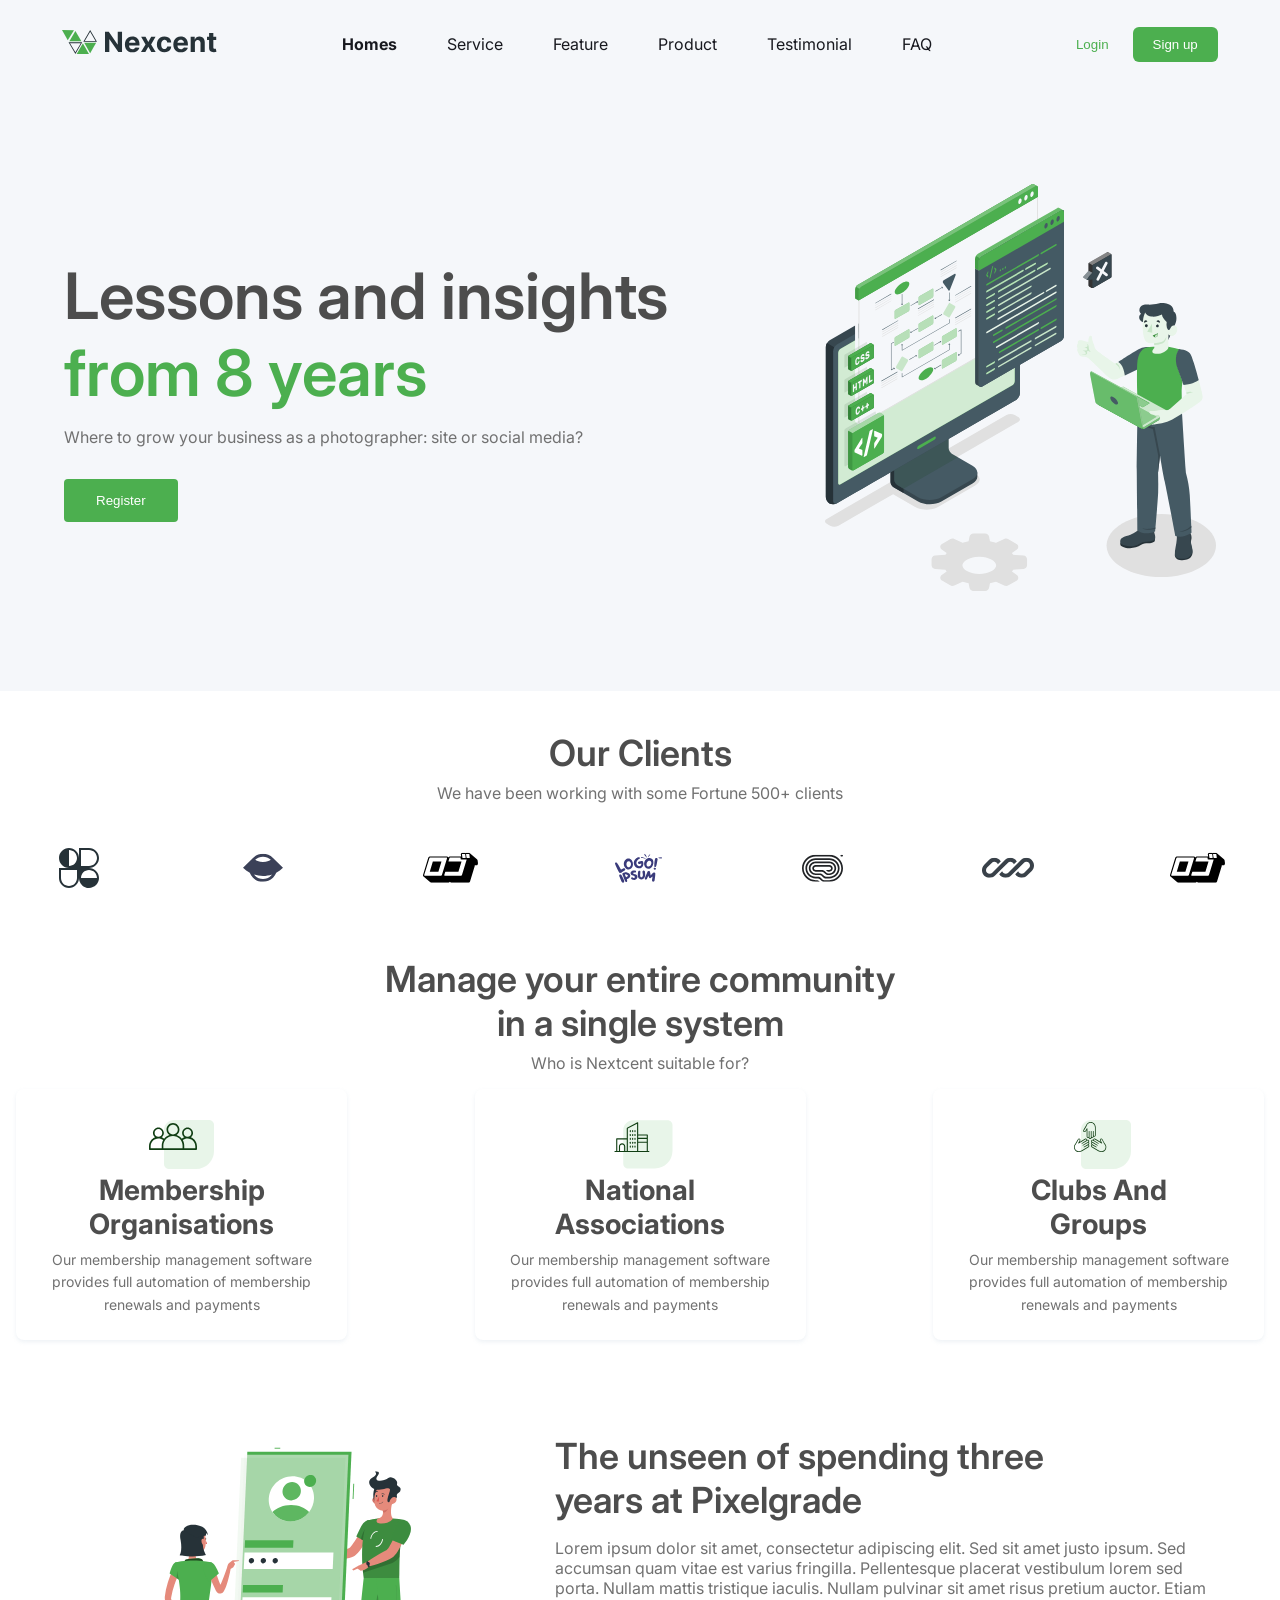
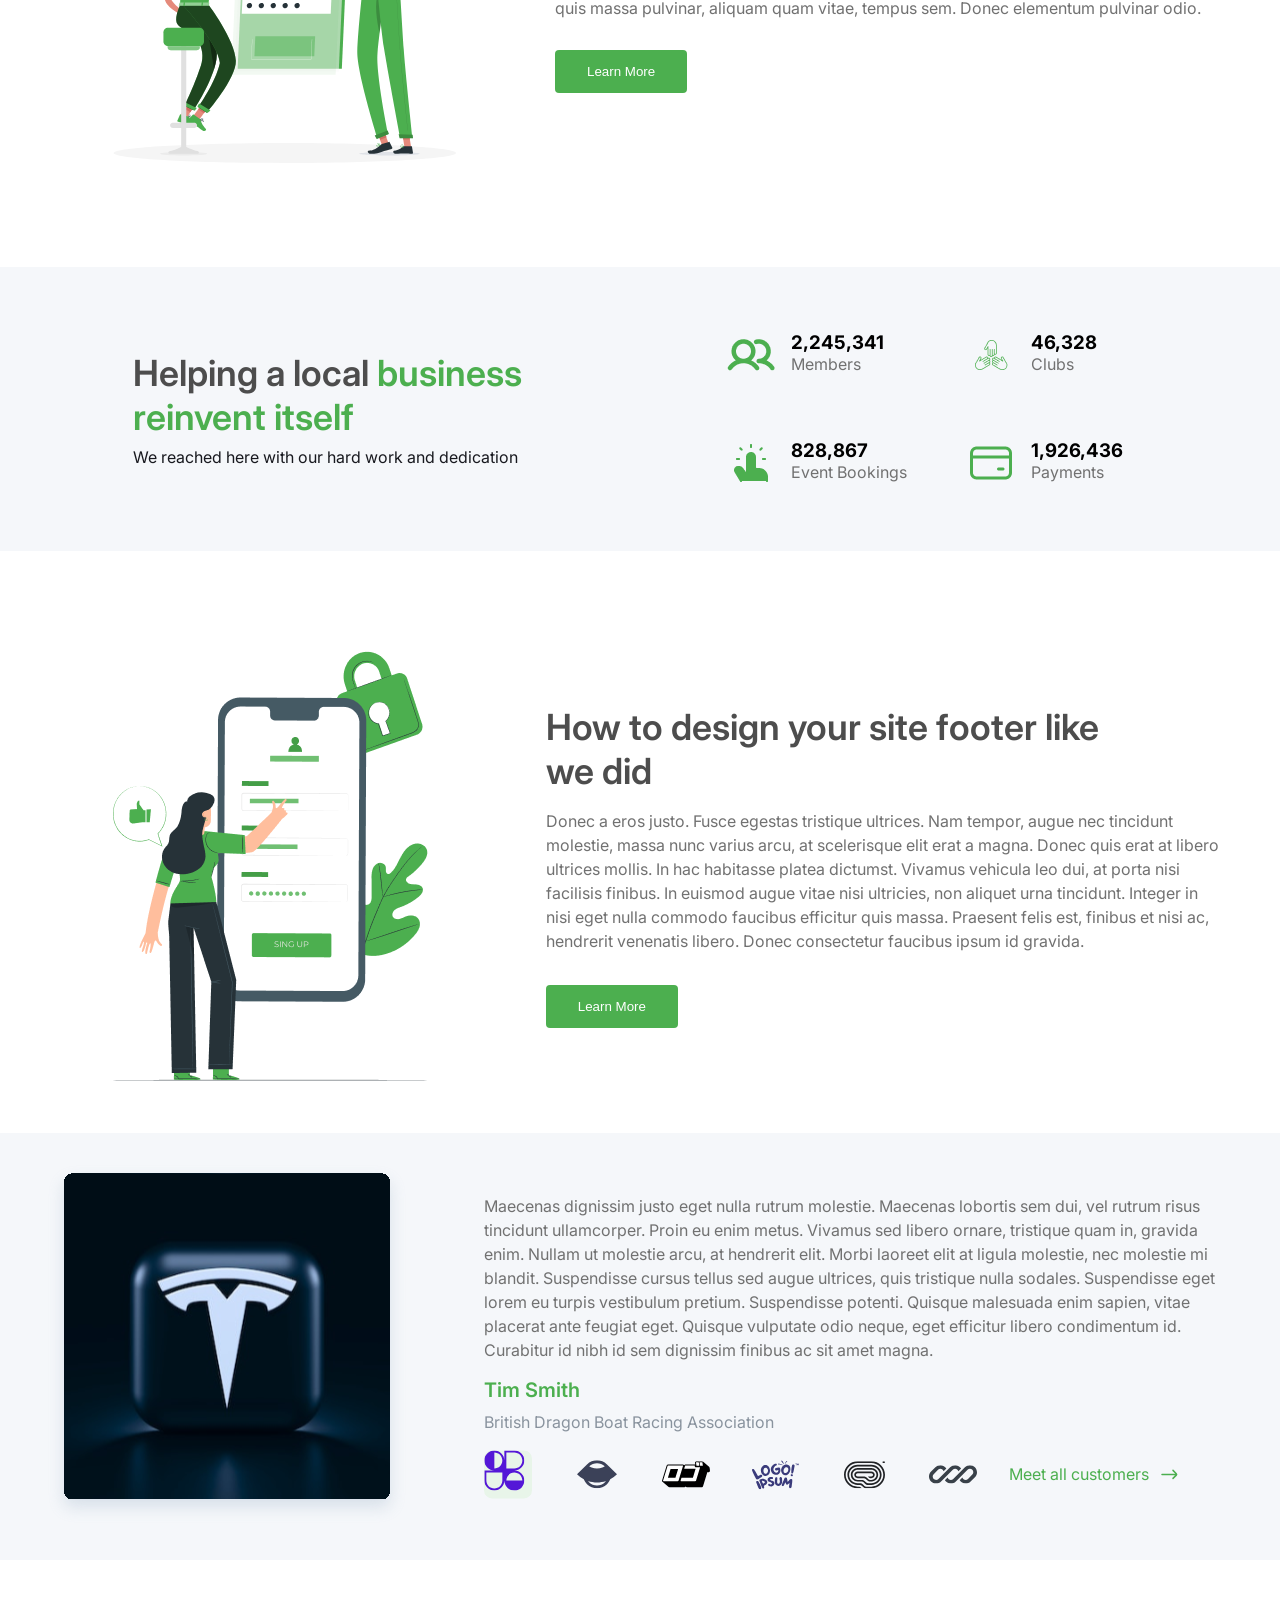
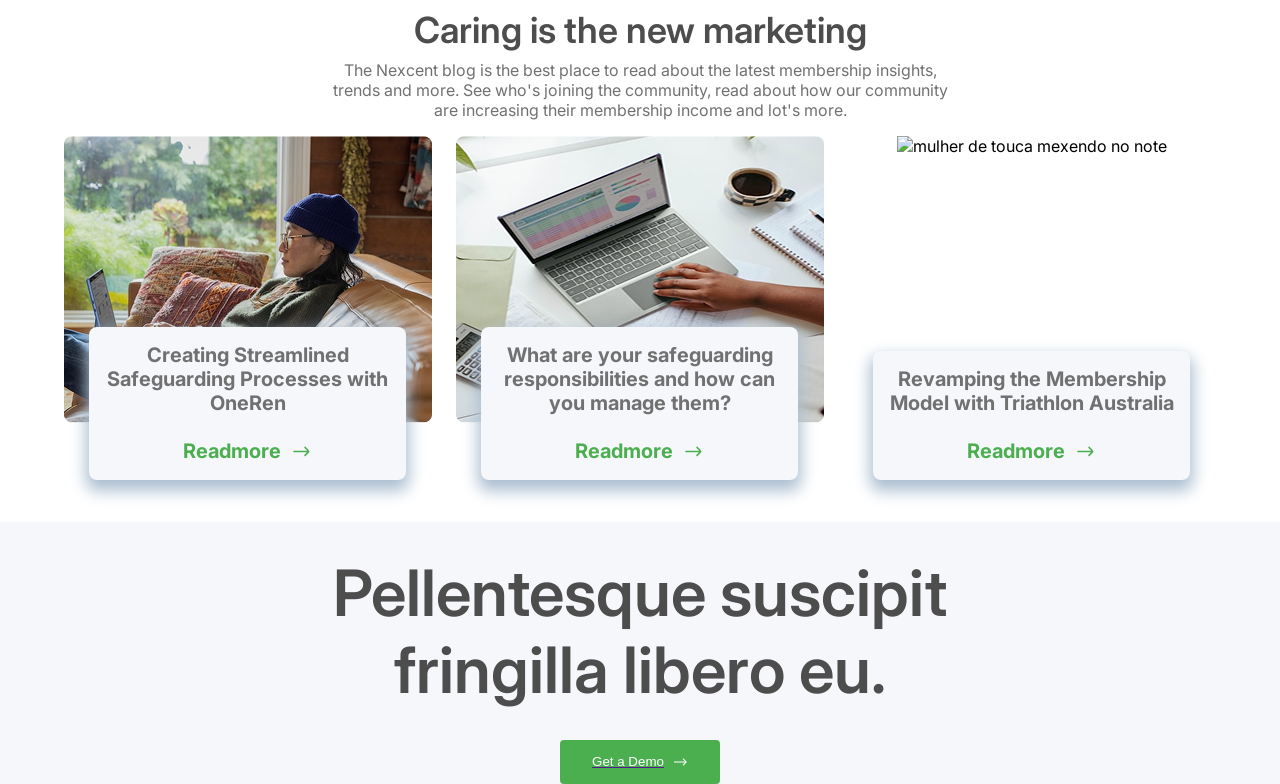
==== commit 36eb6146: "feat: adicionando último passo antes do footer" ====
--- a/Nexcent/index.html
+++ b/Nexcent/index.html
@@ -372,6 +372,21 @@
 
     </section>
     <!---------------------- FIM  CARING MARKETING  ---------------------- -->
+    
+    <!---------------------- PELLENTESQUE  ---------------------- -->
+
+    <section class="pellentesque">
+
+        <h2>Pellentesque suscipit fringilla libero eu.</h2>
+        <a href="">
+            <button class="btn-primary">
+                Get a Demo
+                <img src="./src/assets/images/Right.png" alt="setinha" loading="lazy">
+            </button>
+        </a>
+    </section>
+
+    <!---------------------- FIM  PELLESNTESQUE  ---------------------- -->
 
 
 </body>
--- a/Nexcent/src/styles/style.css
+++ b/Nexcent/src/styles/style.css
@@ -359,6 +359,7 @@
     gap: 24px;
     justify-content: center;
     margin-top: 16px;
+    margin-bottom: 94.6px;
 }
 
 .caring-cards{
@@ -376,6 +377,7 @@
     position: absolute;
     bottom: -53px;
     left: 25px;
+    
 }
 
 
@@ -399,8 +401,31 @@
     color: var(--color-primary);
     width: 99px;
 }
-
-.caring-cards-content a p img{
-    
-}
-/* ------------------------------ FIM CARING MARKETING ------------------------------ */+/* ------------------------------ FIM CARING MARKETING ------------------------------ */
+
+/* ------------------------------ PELLENTESQUE ------------------------------ */
+
+.pellentesque{
+    text-align: center;
+    background-color: var(--color-neutral-silver);
+}
+
+
+
+.pellentesque h2{
+    font-size: 64px;
+    width: 670px;
+    margin: 0 auto;
+    padding: 32px 0px;
+}
+
+.pellentesque button{
+    display: flex;
+    align-items: center;
+    margin: 0 auto;
+    gap: 8px;
+}
+
+
+
+/* ------------------------------ FIM PELLENTESQUE ------------------------------ */
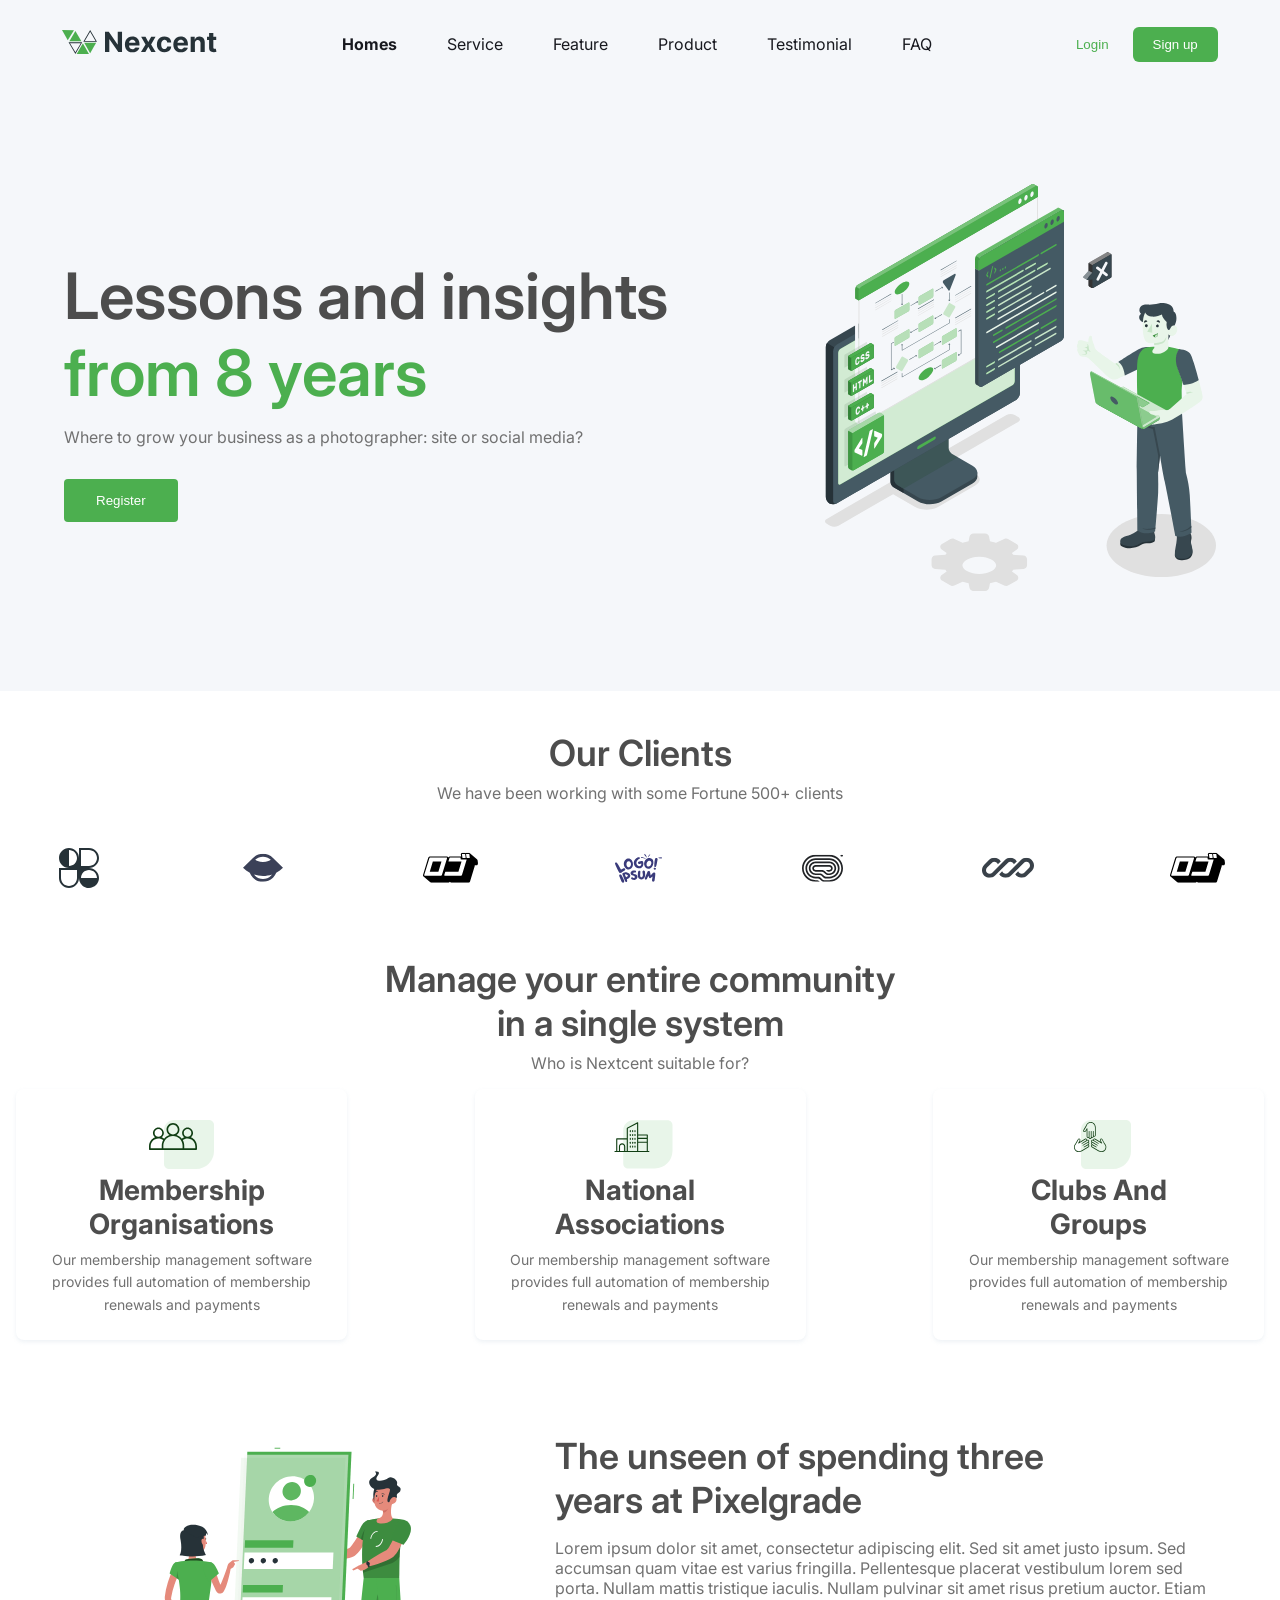
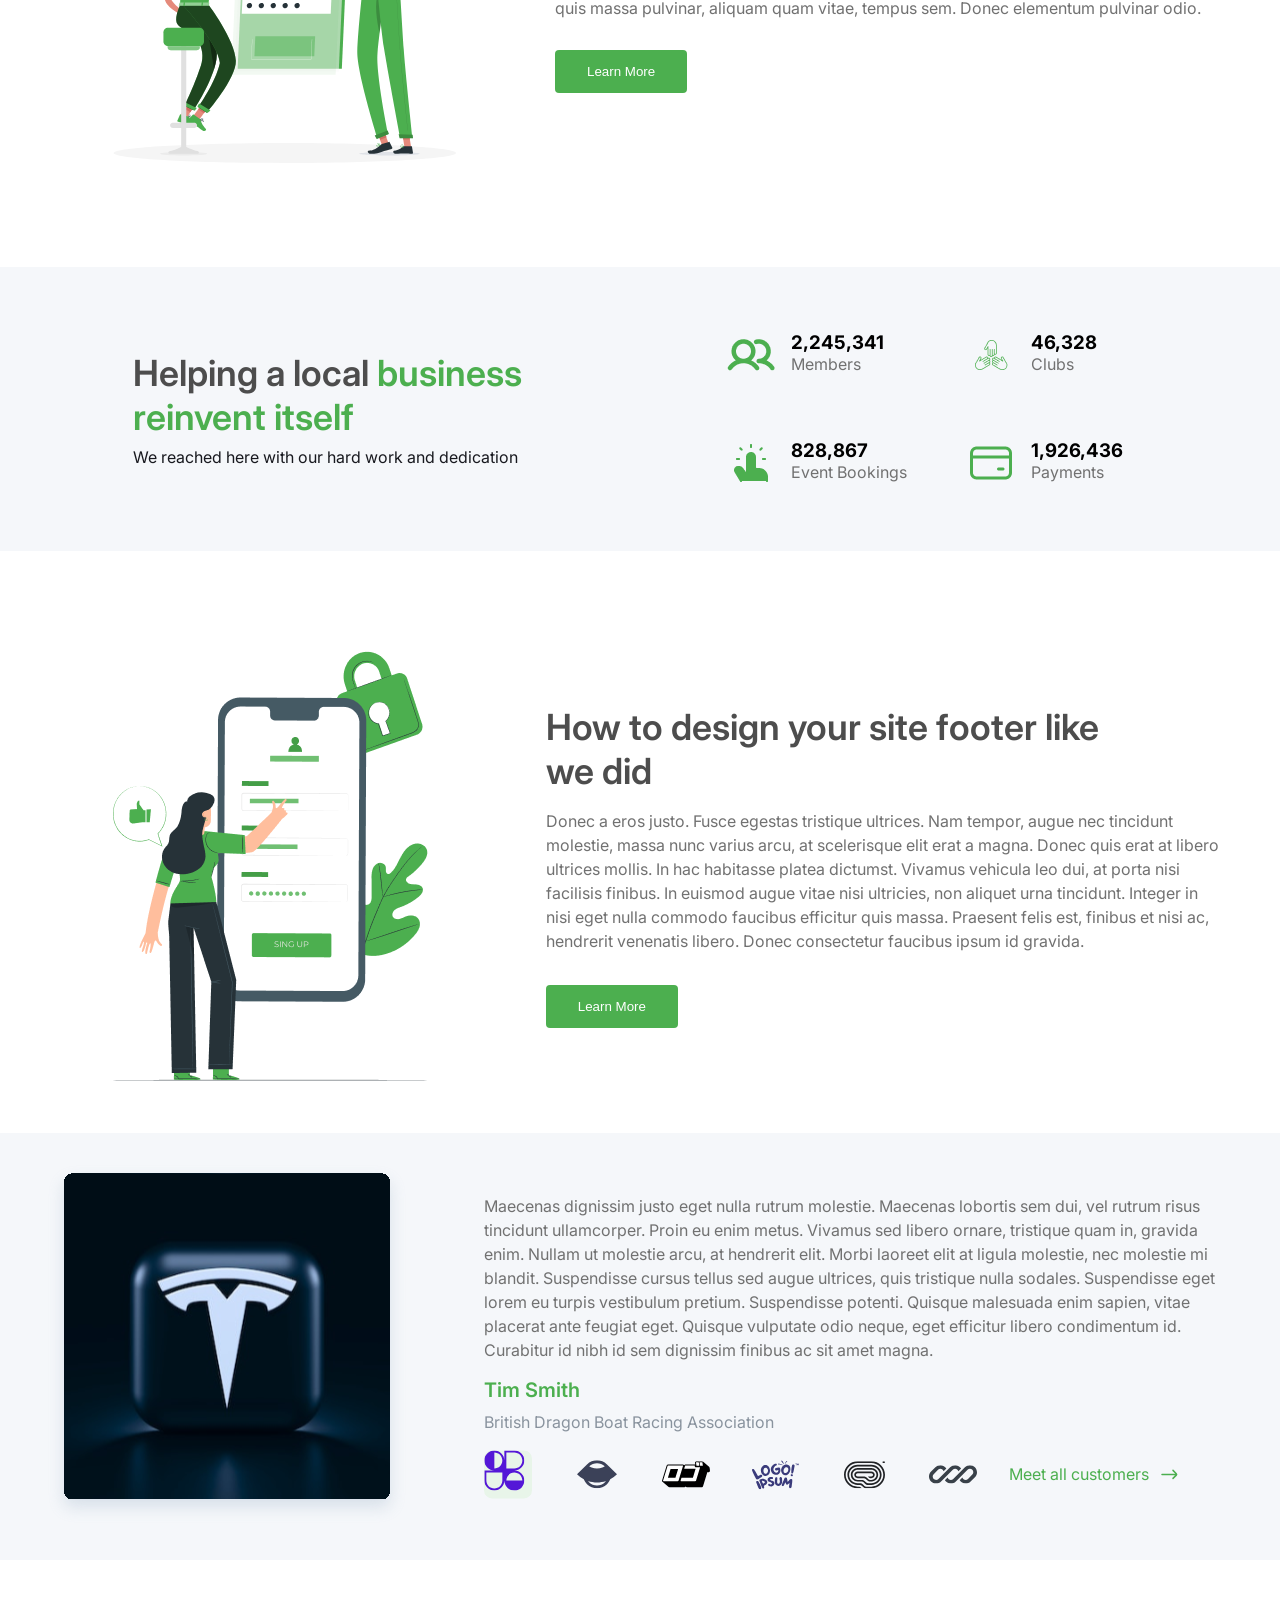
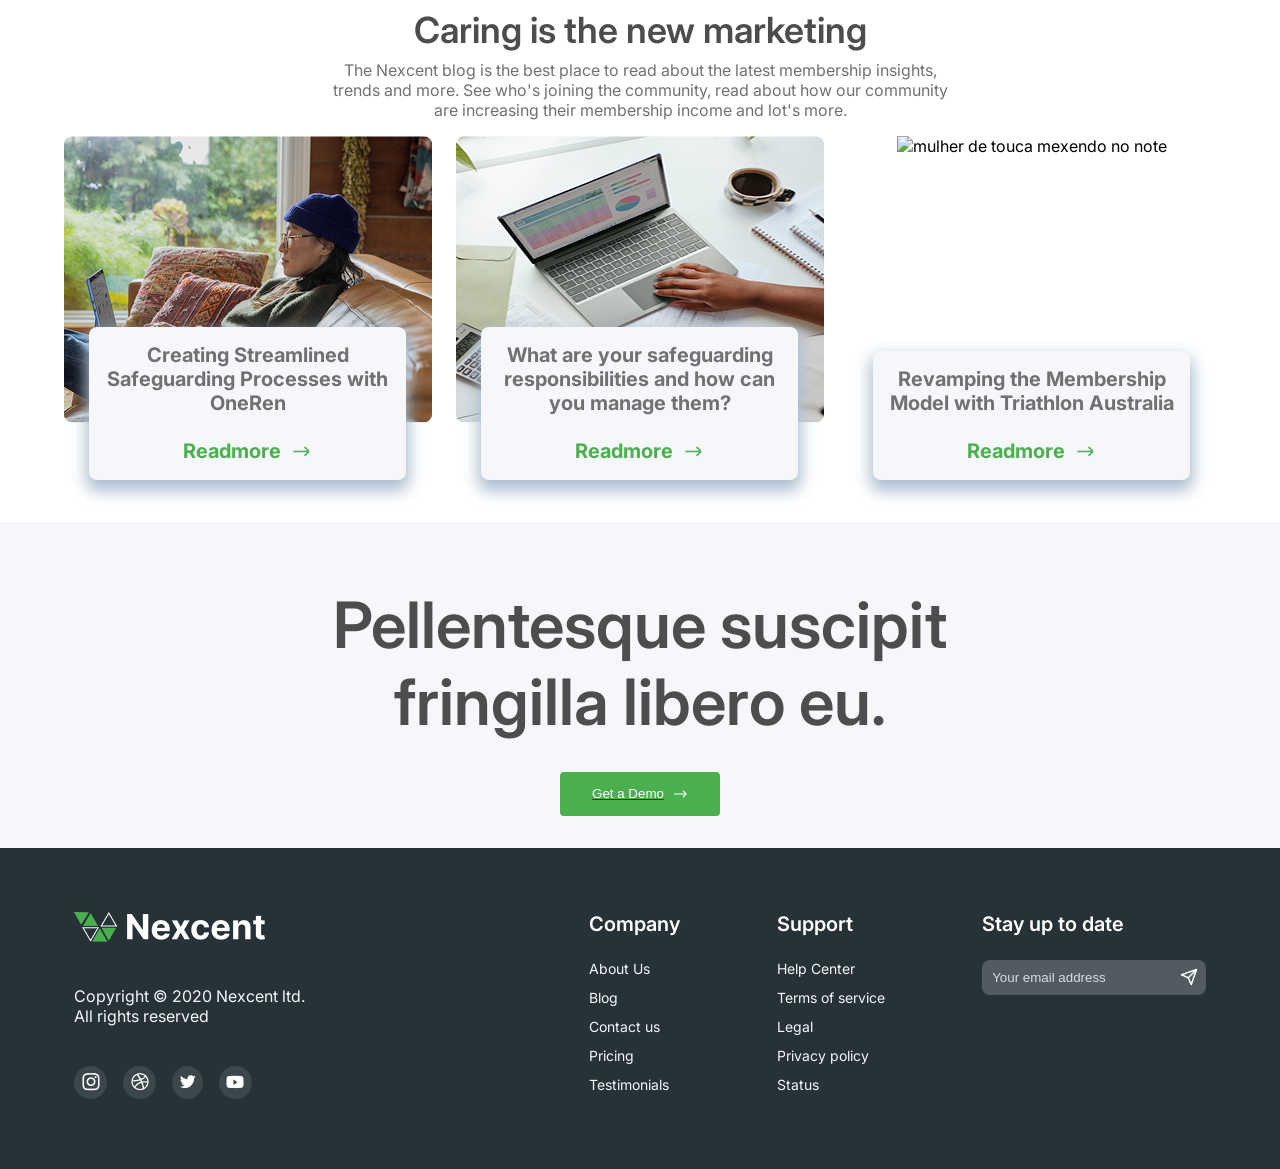
==== commit 5e47f797: "feat: Retoques no Rodapé" ====
--- a/Nexcent/index.html
+++ b/Nexcent/index.html
@@ -388,6 +388,82 @@
 
     <!---------------------- FIM  PELLESNTESQUE  ---------------------- -->
 
+    <!---------------------- FOOTER -------------------------------------->
+        <footer>
+            <div class="footer">
+                <img src="./src/assets/images/LogoFinal.png" alt="Logo Final" title="Logo Final" loading="lazy">
+                
+                <div class="copyright"><p>Copyright © 2020 Nexcent ltd.</p>
+                    <p>All rights reserved</p>
+                </div>
+                
+                
+                
+                <div class="footer-socials">
+                    <div class="social-icons">
+                        <img src="./src/assets/images/Path.png" alt="Logo Instagram" title="Logo Instagram" loading="lazy">
+                    </div>
+                    
+                    <div class="social-icons">
+                        <img src="./src/assets/images/Path-1.png" alt="Logo Dribblee" title="Logo Dribble" loading="lazy">
+                    </div>
+                    
+                    <div class="social-icons">
+                        <img src="./src/assets/images/Path-2.png" alt="Logo Twitter" title="Logo Twitter" loading="lazy">
+                    </div>
+                    
+                    <div class="social-icons">
+                        <img src="./src/assets/images/Path-3.png" alt="Logo YT" title="Logo YT" loading="lazy">
+                    </div>
+                </div>
+            </div>
+
+
+            <div class="footer-navegation">
+
+                <div class="footer-container">
+                    <h2>Company</h2>
+                    <nav>
+                        <ul class="footer-links">
+                            <li><a href="#" class="footer-item">About Us</a></li>
+                            <li><a href="#" class="footer-item">Blog</a></li>
+                            <li><a href="#" class="footer-item">Contact us</a></li>
+                            <li><a href="#" class="footer-item">Pricing</a></li>
+                            <li><a href="#" class="footer-item">Testimonials</a></li>
+                        </ul>
+                    </nav>
+                </div>
+                
+                <div class="footer-container">
+                    <h2>Support</h2>
+                    <nav>
+                        <ul class="footer-links">
+                            <li><a href="#" class="footer-item">Help Center</a></li>
+                            <li><a href="#" class="footer-item">Terms of service</a></li>
+                            <li><a href="#" class="footer-item">Legal</a></li>
+                            <li><a href="#" class="footer-item">Privacy policy</a></li>
+                            <li><a href="#" class="footer-item">Status</a></li>
+                        </ul>
+                    </nav>
+                </div>
+                
+                <div class="footer-container">
+                    <h2>Stay up to date</h2>
+                    <form>
+                        <input type="email" placeholder="Your email address" required>
+                        <button type="submit" class="stay-button">
+                            <img src="./src/assets/images/Vector.png" alt="Avião Enviar" title="Avião Enviar" loading="lazy">
+                        </button>
+                    </form>
+                </div>
+
+            </div>
+
+        </footer>
+
+
+    <!---------------------- FIM FOOTER------------------------>
+
 
 </body>
 
--- a/Nexcent/src/styles/style.css
+++ b/Nexcent/src/styles/style.css
@@ -406,6 +406,7 @@
 /* ------------------------------ PELLENTESQUE ------------------------------ */
 
 .pellentesque{
+    padding: 32px 0;
     text-align: center;
     background-color: var(--color-neutral-silver);
 }
@@ -420,10 +421,106 @@
 }
 
 .pellentesque button{
+    
     display: flex;
     align-items: center;
     margin: 0 auto;
     gap: 8px;
+    text-decoration: none;
+}
+
+footer{
+    background-color: var(--color-neutral-black);
+    display: flex;
+    justify-content: center;
+    gap: 284px;
+    padding: 64px 0;
+}
+
+.copyright{
+    margin: 40px 0;
+}
+
+.copyright p{
+    color: var(--color-neutral-silver);
+}
+
+.copyright p :nth-of-type(1){
+        color: var(--color-neutral-silver);
+}
+
+.footer-socials{
+    display: flex;
+    gap: 16px;
+}
+
+.social-icons{
+    background-color: rgba(60, 71, 76);
+    padding: 7.47px;
+    border-radius: 100%;
+    justify-content: center;
+    display: flex;
+    align-items: center;
+    transition: 0.4s;
+}
+
+
+.footer-navegation{
+    display: flex;
+    gap: 97px;
+
+}
+
+.footer-navegation h2{
+    margin-bottom: 24px;
+    font-size: 20px;
+    color: var(--color-neutral-white);
+}
+
+
+.footer-links{
+    list-style: none;
+    font-size: 14px;
+    
+}
+
+
+.footer-item{
+        color: var(--color-neutral-silver);
+        text-decoration: none;
+        display: block;
+        margin-bottom: 12px;
+        transition: 0.4s;
+}
+
+.footer-item:hover{
+    color: var(--color-primary);
+    transform: translateX(10px);
+    
+}
+
+.footer-container form{
+    display: flex;
+    align-items: center;
+}
+
+.footer-container form input{
+    padding: 10px;
+    border-radius: 8px 0 0 8px;
+    background-color: rgba(255, 255, 255, 0.2);
+
+}
+.footer-container form input::placeholder{
+    color: #D9DBE1;
+
+}
+
+.stay-button{
+    padding: 8.35px;
+    background-color: rgba(255, 255, 255, 0.2);
+    border-radius: 0 8px 8px 0;
+    display: flex;
+    align-items: center;
 }
 
 
